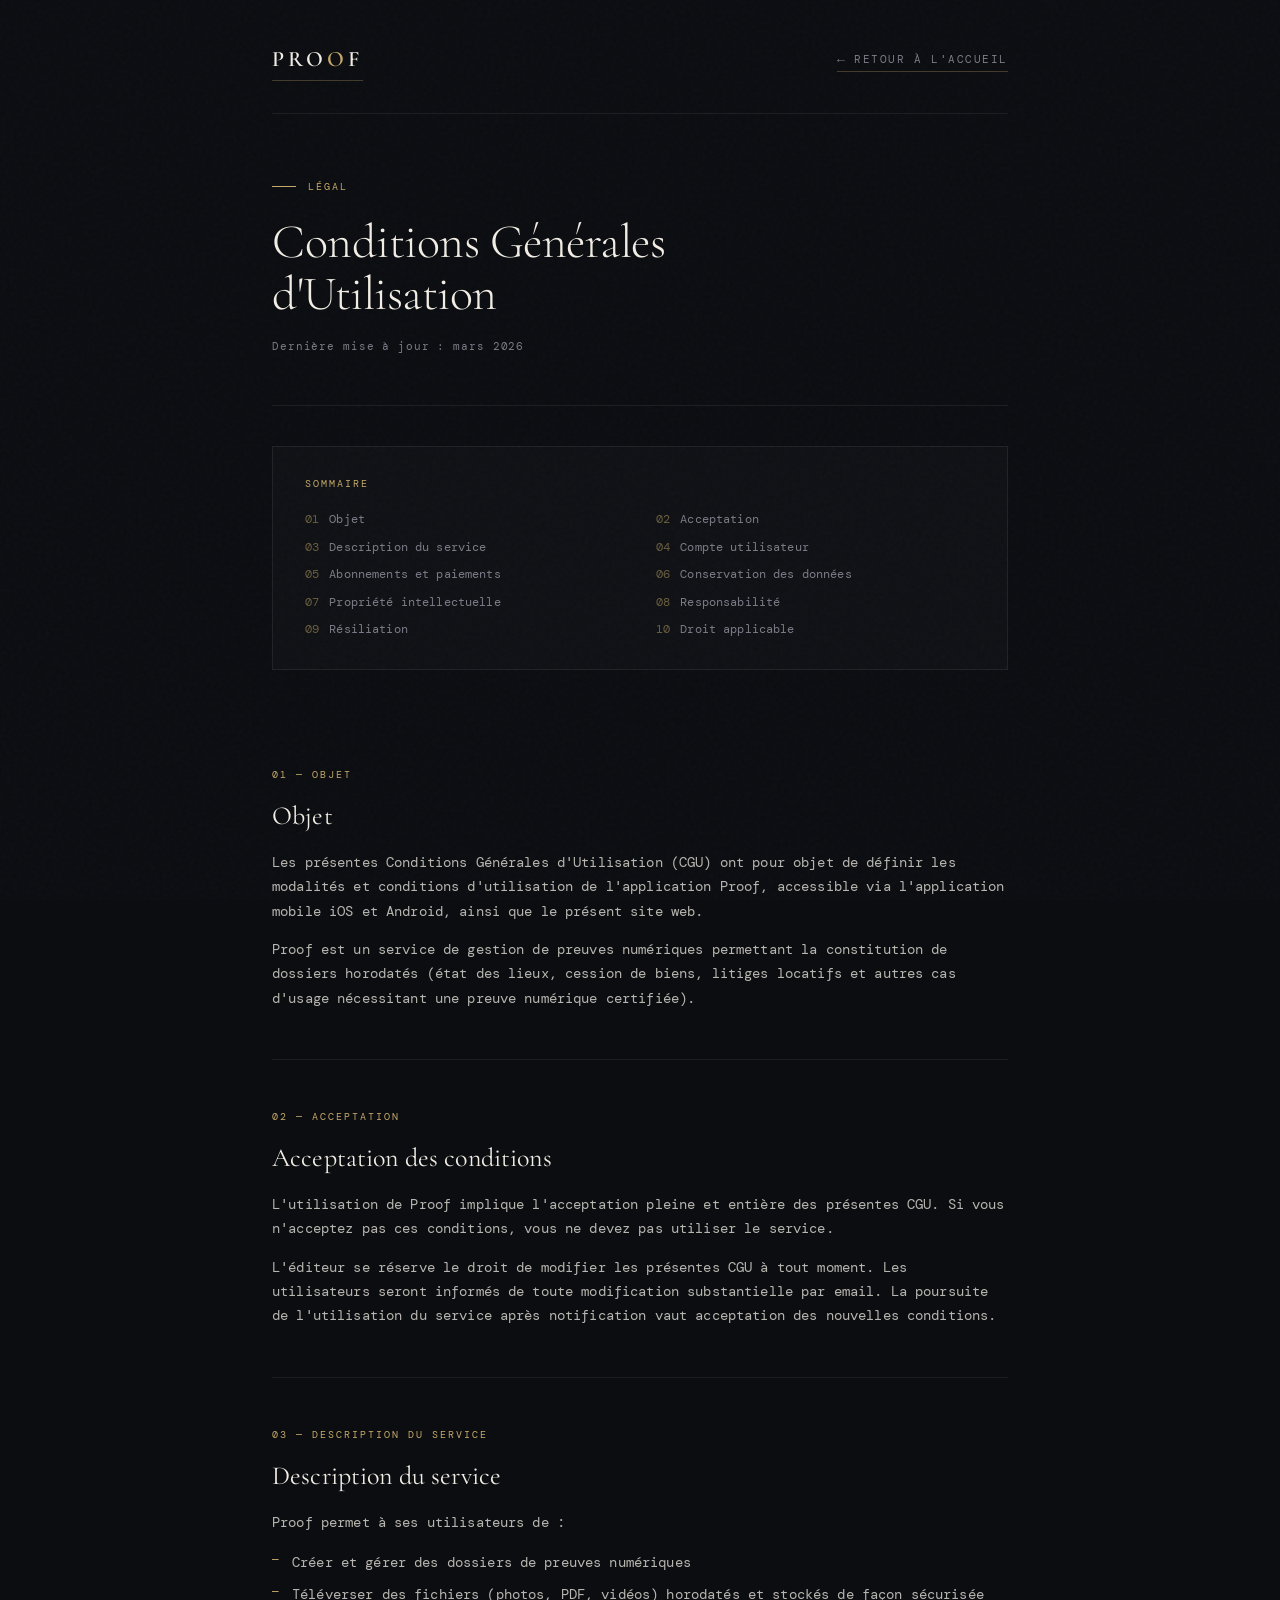
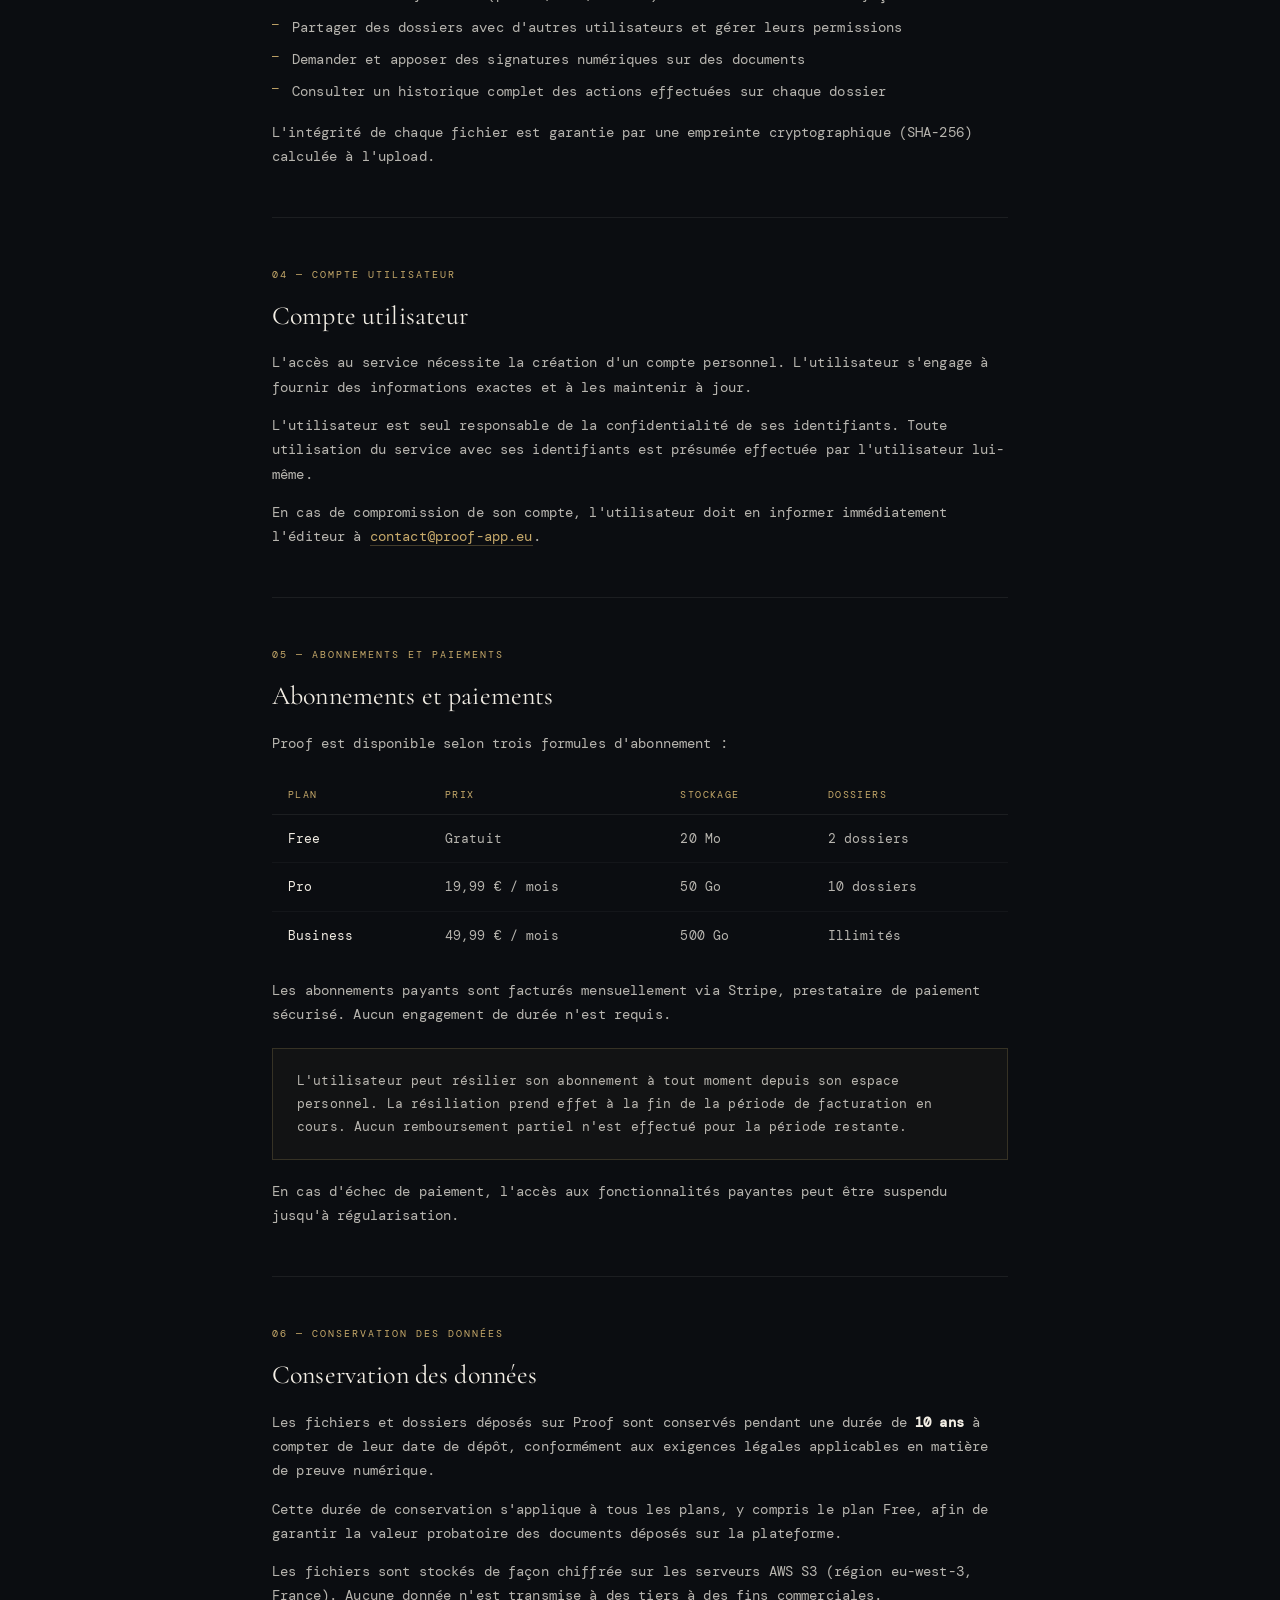
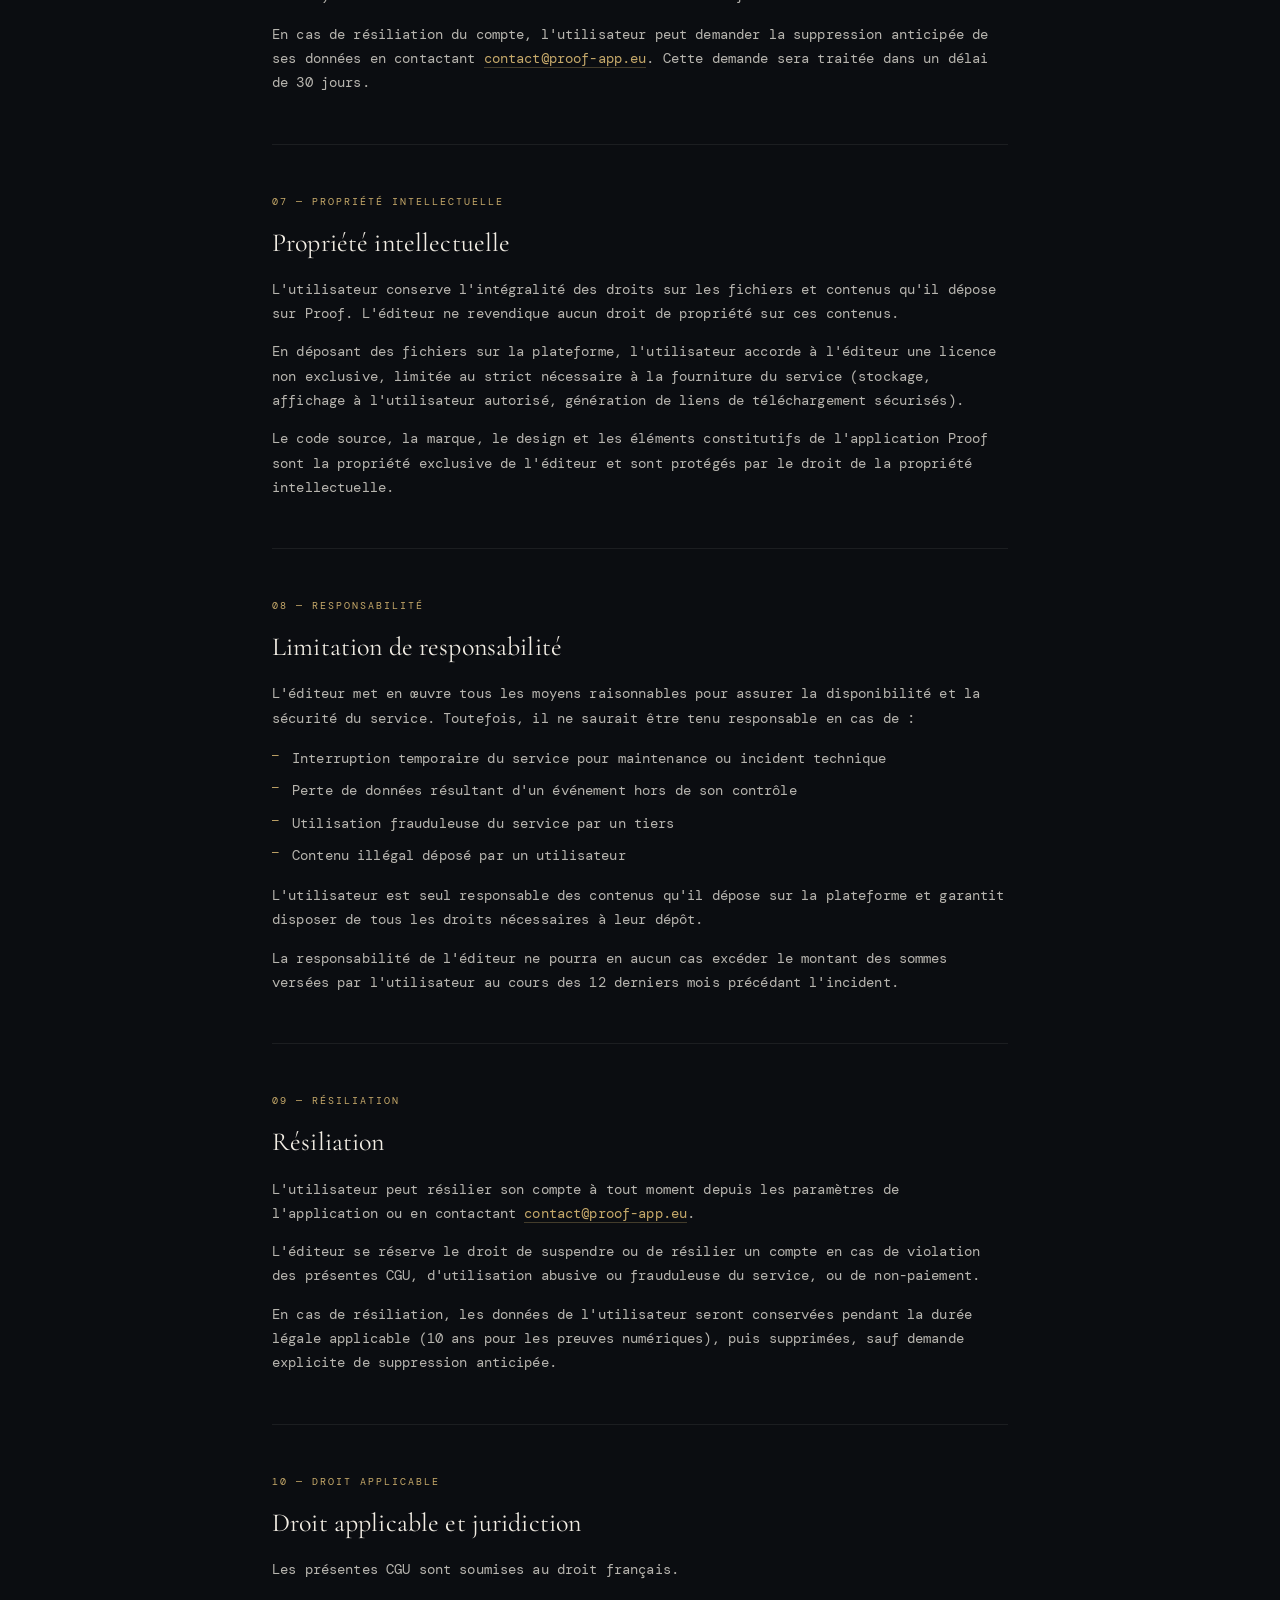
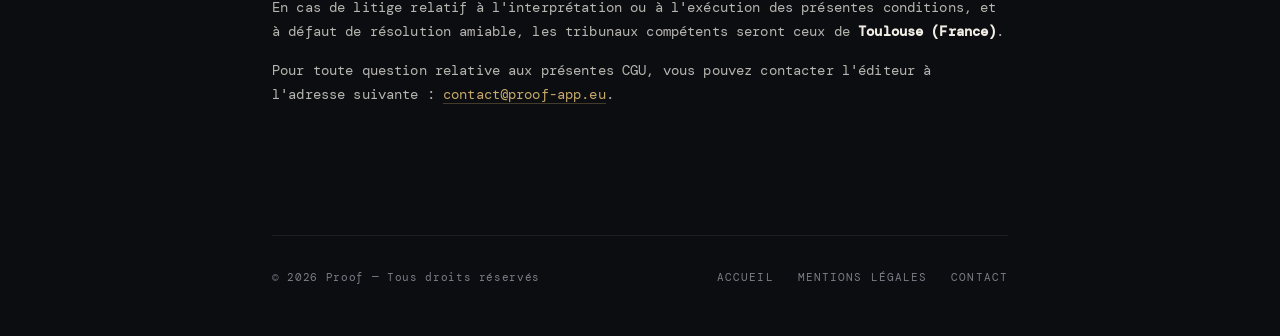
==== cgu.html @ 9d3c8c52 "feat: landing page, mentions légales, CGU" ====
<!DOCTYPE html>
<html lang="fr">
<head>
  <meta charset="UTF-8" />
  <meta name="viewport" content="width=device-width, initial-scale=1.0" />
  <title>Conditions Générales d'Utilisation — Proof</title>
  <link rel="preconnect" href="https://fonts.googleapis.com" />
  <link rel="preconnect" href="https://fonts.gstatic.com" crossorigin />
  <link href="https://fonts.googleapis.com/css2?family=Cormorant+Garamond:ital,wght@0,300;0,400;0,600;1,300;1,400&family=DM+Mono:wght@300;400&display=swap" rel="stylesheet" />
  <style>
    *, *::before, *::after { box-sizing: border-box; margin: 0; padding: 0; }

    :root {
      --ink:    #0B0D11;
      --slate:  #111318;
      --border: rgba(255,255,255,0.07);
      --gold:   #C6A96A;
      --gold2:  #E8D5A3;
      --cream:  #F2EDE4;
      --muted:  #7A7D87;
      --serif:  'Cormorant Garamond', Georgia, serif;
      --mono:   'DM Mono', 'Courier New', monospace;
    }

    html { scroll-behavior: smooth; }

    body {
      background: var(--ink);
      color: var(--cream);
      font-family: var(--mono);
      font-size: 14px;
      line-height: 1.8;
      letter-spacing: 0.01em;
      overflow-x: hidden;
    }

    body::before {
      content: '';
      position: fixed; inset: 0; z-index: 0;
      background-image: url("data:image/svg+xml,%3Csvg viewBox='0 0 256 256' xmlns='http://www.w3.org/2000/svg'%3E%3Cfilter id='noise'%3E%3CfeTurbulence type='fractalNoise' baseFrequency='0.9' numOctaves='4' stitchTiles='stitch'/%3E%3C/filter%3E%3Crect width='100%25' height='100%25' filter='url(%23noise)' opacity='1'/%3E%3C/svg%3E");
      opacity: 0.025;
      pointer-events: none;
    }

    .wrap { position: relative; z-index: 1; max-width: 800px; margin: 0 auto; padding: 0 32px; }

    header {
      padding: 40px 0 32px;
      display: flex;
      align-items: center;
      justify-content: space-between;
      border-bottom: 1px solid var(--border);
    }

    .wordmark {
      font-family: var(--serif);
      font-size: 22px;
      font-weight: 600;
      letter-spacing: 0.18em;
      text-transform: uppercase;
      color: var(--cream);
      text-decoration: none;
    }

    .wordmark span { color: var(--gold); }

    .back-link {
      font-family: var(--mono);
      font-size: 11px;
      letter-spacing: 0.14em;
      text-transform: uppercase;
      color: var(--muted);
      text-decoration: none;
      display: flex;
      align-items: center;
      gap: 8px;
      transition: color 0.2s;
    }

    .back-link:hover { color: var(--gold); }
    .back-link::before { content: '←'; font-size: 13px; }

    .page-header { padding: 64px 0 48px; border-bottom: 1px solid var(--border); }

    .page-eyebrow {
      font-family: var(--mono);
      font-size: 10px;
      letter-spacing: 0.2em;
      text-transform: uppercase;
      color: var(--gold);
      margin-bottom: 20px;
      display: flex;
      align-items: center;
      gap: 12px;
    }

    .page-eyebrow::before { content: ''; display: block; width: 24px; height: 1px; background: var(--gold); }

    h1 {
      font-family: var(--serif);
      font-size: clamp(32px, 4.5vw, 48px);
      font-weight: 300;
      line-height: 1.1;
      letter-spacing: -0.01em;
      color: var(--cream);
    }

    .page-date { margin-top: 16px; font-size: 11px; color: var(--muted); letter-spacing: 0.08em; }

    .toc { margin: 40px 0; padding: 28px 32px; border: 1px solid var(--border); background: rgba(255,255,255,0.02); }
    .toc-title { font-size: 10px; letter-spacing: 0.2em; text-transform: uppercase; color: var(--gold); margin-bottom: 16px; }

    .toc-list { list-style: none; display: grid; grid-template-columns: 1fr 1fr; gap: 6px 32px; }

    .toc-list li a {
      font-size: 12px;
      color: var(--muted);
      text-decoration: none;
      border-bottom: none;
      transition: color 0.2s;
      display: flex;
      gap: 10px;
    }

    .toc-list li a:hover { color: var(--cream); }
    .toc-list li a .toc-num { color: rgba(198, 169, 106, 0.5); flex-shrink: 0; }

    .content { padding: 56px 0 80px; }

    .section {
      margin-bottom: 48px;
      padding-bottom: 48px;
      border-bottom: 1px solid var(--border);
      opacity: 0;
      transform: translateY(14px);
      animation: fadeUp 0.5s ease forwards;
    }

    .section:last-child { border-bottom: none; margin-bottom: 0; }
    .section:nth-child(1)  { animation-delay: 0.04s; }
    .section:nth-child(2)  { animation-delay: 0.08s; }
    .section:nth-child(3)  { animation-delay: 0.12s; }
    .section:nth-child(4)  { animation-delay: 0.16s; }
    .section:nth-child(5)  { animation-delay: 0.20s; }
    .section:nth-child(6)  { animation-delay: 0.24s; }
    .section:nth-child(7)  { animation-delay: 0.28s; }
    .section:nth-child(8)  { animation-delay: 0.32s; }
    .section:nth-child(9)  { animation-delay: 0.36s; }
    .section:nth-child(10) { animation-delay: 0.40s; }

    @keyframes fadeUp { to { opacity: 1; transform: translateY(0); } }

    .section-label { font-family: var(--mono); font-size: 10px; letter-spacing: 0.2em; text-transform: uppercase; color: var(--gold); margin-bottom: 16px; }

    h2 { font-family: var(--serif); font-size: 26px; font-weight: 400; color: var(--cream); margin-bottom: 20px; line-height: 1.2; }

    p { color: rgba(242, 237, 228, 0.75); margin-bottom: 14px; font-size: 13.5px; }
    p:last-child { margin-bottom: 0; }

    ul.legal-list { list-style: none; margin: 16px 0; display: flex; flex-direction: column; gap: 8px; }

    ul.legal-list li {
      font-size: 13.5px;
      color: rgba(242, 237, 228, 0.75);
      padding-left: 20px;
      position: relative;
    }

    ul.legal-list li::before { content: '—'; position: absolute; left: 0; color: var(--gold); font-size: 11px; }

    .plan-table { width: 100%; border-collapse: collapse; margin: 20px 0; font-size: 13px; }

    .plan-table th {
      text-align: left;
      font-size: 10px;
      letter-spacing: 0.14em;
      text-transform: uppercase;
      color: var(--gold);
      padding: 10px 16px;
      border-bottom: 1px solid var(--border);
      font-weight: 400;
    }

    .plan-table td { padding: 12px 16px; color: rgba(242, 237, 228, 0.75); border-bottom: 1px solid rgba(255,255,255,0.04); vertical-align: top; }
    .plan-table tr:last-child td { border-bottom: none; }
    .plan-name-cell { color: var(--cream) !important; font-weight: 400; }

    .highlight-box { border: 1px solid rgba(198, 169, 106, 0.2); background: rgba(198, 169, 106, 0.04); padding: 20px 24px; margin: 20px 0; }
    .highlight-box p { margin-bottom: 0; font-size: 13px; }

    a { color: var(--gold); text-decoration: none; border-bottom: 1px solid rgba(198, 169, 106, 0.3); transition: border-color 0.2s; }
    a:hover { border-color: var(--gold); }

    footer {
      border-top: 1px solid var(--border);
      padding: 32px 0 48px;
      display: flex;
      align-items: center;
      justify-content: space-between;
      gap: 16px;
      flex-wrap: wrap;
    }

    .footer-copy { font-size: 11px; color: var(--muted); letter-spacing: 0.06em; }
    .footer-links { display: flex; gap: 24px; }

    .footer-links a {
      font-size: 11px;
      letter-spacing: 0.1em;
      text-transform: uppercase;
      color: var(--muted);
      border-bottom: none;
      transition: color 0.2s;
    }

    .footer-links a:hover { color: var(--gold); }

    @media (max-width: 600px) {
      .wrap { padding: 0 20px; }
      .toc-list { grid-template-columns: 1fr; }
      .plan-table th, .plan-table td { padding: 10px; }
      footer { flex-direction: column; align-items: flex-start; gap: 20px; }
    }
  </style>
</head>
<body>
  <div class="wrap">

    <header>
      <a href="/" class="wordmark">Pro<span>o</span>f</a>
      <a href="/" class="back-link">Retour à l'accueil</a>
    </header>

    <div class="page-header">
      <div class="page-eyebrow">Légal</div>
      <h1>Conditions Générales<br />d'Utilisation</h1>
      <p class="page-date">Dernière mise à jour : mars 2026</p>
    </div>

    <div class="toc">
      <div class="toc-title">Sommaire</div>
      <ul class="toc-list">
        <li><a href="#objet"><span class="toc-num">01</span> Objet</a></li>
        <li><a href="#acceptation"><span class="toc-num">02</span> Acceptation</a></li>
        <li><a href="#service"><span class="toc-num">03</span> Description du service</a></li>
        <li><a href="#compte"><span class="toc-num">04</span> Compte utilisateur</a></li>
        <li><a href="#abonnements"><span class="toc-num">05</span> Abonnements et paiements</a></li>
        <li><a href="#conservation"><span class="toc-num">06</span> Conservation des données</a></li>
        <li><a href="#propriete"><span class="toc-num">07</span> Propriété intellectuelle</a></li>
        <li><a href="#responsabilite"><span class="toc-num">08</span> Responsabilité</a></li>
        <li><a href="#resiliation"><span class="toc-num">09</span> Résiliation</a></li>
        <li><a href="#droit"><span class="toc-num">10</span> Droit applicable</a></li>
      </ul>
    </div>

    <div class="content">

      <div class="section" id="objet">
        <div class="section-label">01 — Objet</div>
        <h2>Objet</h2>
        <p>Les présentes Conditions Générales d'Utilisation (CGU) ont pour objet de définir les modalités et conditions d'utilisation de l'application Proof, accessible via l'application mobile iOS et Android, ainsi que le présent site web.</p>
        <p>Proof est un service de gestion de preuves numériques permettant la constitution de dossiers horodatés (état des lieux, cession de biens, litiges locatifs et autres cas d'usage nécessitant une preuve numérique certifiée).</p>
      </div>

      <div class="section" id="acceptation">
        <div class="section-label">02 — Acceptation</div>
        <h2>Acceptation des conditions</h2>
        <p>L'utilisation de Proof implique l'acceptation pleine et entière des présentes CGU. Si vous n'acceptez pas ces conditions, vous ne devez pas utiliser le service.</p>
        <p>L'éditeur se réserve le droit de modifier les présentes CGU à tout moment. Les utilisateurs seront informés de toute modification substantielle par email. La poursuite de l'utilisation du service après notification vaut acceptation des nouvelles conditions.</p>
      </div>

      <div class="section" id="service">
        <div class="section-label">03 — Description du service</div>
        <h2>Description du service</h2>
        <p>Proof permet à ses utilisateurs de :</p>
        <ul class="legal-list">
          <li>Créer et gérer des dossiers de preuves numériques</li>
          <li>Téléverser des fichiers (photos, PDF, vidéos) horodatés et stockés de façon sécurisée</li>
          <li>Partager des dossiers avec d'autres utilisateurs et gérer leurs permissions</li>
          <li>Demander et apposer des signatures numériques sur des documents</li>
          <li>Consulter un historique complet des actions effectuées sur chaque dossier</li>
        </ul>
        <p>L'intégrité de chaque fichier est garantie par une empreinte cryptographique (SHA-256) calculée à l'upload.</p>
      </div>

      <div class="section" id="compte">
        <div class="section-label">04 — Compte utilisateur</div>
        <h2>Compte utilisateur</h2>
        <p>L'accès au service nécessite la création d'un compte personnel. L'utilisateur s'engage à fournir des informations exactes et à les maintenir à jour.</p>
        <p>L'utilisateur est seul responsable de la confidentialité de ses identifiants. Toute utilisation du service avec ses identifiants est présumée effectuée par l'utilisateur lui-même.</p>
        <p>En cas de compromission de son compte, l'utilisateur doit en informer immédiatement l'éditeur à <a href="mailto:contact@proof-app.eu">contact@proof-app.eu</a>.</p>
      </div>

      <div class="section" id="abonnements">
        <div class="section-label">05 — Abonnements et paiements</div>
        <h2>Abonnements et paiements</h2>
        <p>Proof est disponible selon trois formules d'abonnement :</p>
        <table class="plan-table">
          <thead>
            <tr>
              <th>Plan</th>
              <th>Prix</th>
              <th>Stockage</th>
              <th>Dossiers</th>
            </tr>
          </thead>
          <tbody>
            <tr>
              <td class="plan-name-cell">Free</td>
              <td>Gratuit</td>
              <td>20 Mo</td>
              <td>2 dossiers</td>
            </tr>
            <tr>
              <td class="plan-name-cell">Pro</td>
              <td>19,99 € / mois</td>
              <td>50 Go</td>
              <td>10 dossiers</td>
            </tr>
            <tr>
              <td class="plan-name-cell">Business</td>
              <td>49,99 € / mois</td>
              <td>500 Go</td>
              <td>Illimités</td>
            </tr>
          </tbody>
        </table>
        <p>Les abonnements payants sont facturés mensuellement via Stripe, prestataire de paiement sécurisé. Aucun engagement de durée n'est requis.</p>
        <div class="highlight-box">
          <p>L'utilisateur peut résilier son abonnement à tout moment depuis son espace personnel. La résiliation prend effet à la fin de la période de facturation en cours. Aucun remboursement partiel n'est effectué pour la période restante.</p>
        </div>
        <p>En cas d'échec de paiement, l'accès aux fonctionnalités payantes peut être suspendu jusqu'à régularisation.</p>
      </div>

      <div class="section" id="conservation">
        <div class="section-label">06 — Conservation des données</div>
        <h2>Conservation des données</h2>
        <p>Les fichiers et dossiers déposés sur Proof sont conservés pendant une durée de <strong style="color: var(--cream);">10 ans</strong> à compter de leur date de dépôt, conformément aux exigences légales applicables en matière de preuve numérique.</p>
        <p>Cette durée de conservation s'applique à tous les plans, y compris le plan Free, afin de garantir la valeur probatoire des documents déposés sur la plateforme.</p>
        <p>Les fichiers sont stockés de façon chiffrée sur les serveurs AWS S3 (région eu-west-3, France). Aucune donnée n'est transmise à des tiers à des fins commerciales.</p>
        <p>En cas de résiliation du compte, l'utilisateur peut demander la suppression anticipée de ses données en contactant <a href="mailto:contact@proof-app.eu">contact@proof-app.eu</a>. Cette demande sera traitée dans un délai de 30 jours.</p>
      </div>

      <div class="section" id="propriete">
        <div class="section-label">07 — Propriété intellectuelle</div>
        <h2>Propriété intellectuelle</h2>
        <p>L'utilisateur conserve l'intégralité des droits sur les fichiers et contenus qu'il dépose sur Proof. L'éditeur ne revendique aucun droit de propriété sur ces contenus.</p>
        <p>En déposant des fichiers sur la plateforme, l'utilisateur accorde à l'éditeur une licence non exclusive, limitée au strict nécessaire à la fourniture du service (stockage, affichage à l'utilisateur autorisé, génération de liens de téléchargement sécurisés).</p>
        <p>Le code source, la marque, le design et les éléments constitutifs de l'application Proof sont la propriété exclusive de l'éditeur et sont protégés par le droit de la propriété intellectuelle.</p>
      </div>

      <div class="section" id="responsabilite">
        <div class="section-label">08 — Responsabilité</div>
        <h2>Limitation de responsabilité</h2>
        <p>L'éditeur met en œuvre tous les moyens raisonnables pour assurer la disponibilité et la sécurité du service. Toutefois, il ne saurait être tenu responsable en cas de :</p>
        <ul class="legal-list">
          <li>Interruption temporaire du service pour maintenance ou incident technique</li>
          <li>Perte de données résultant d'un événement hors de son contrôle</li>
          <li>Utilisation frauduleuse du service par un tiers</li>
          <li>Contenu illégal déposé par un utilisateur</li>
        </ul>
        <p>L'utilisateur est seul responsable des contenus qu'il dépose sur la plateforme et garantit disposer de tous les droits nécessaires à leur dépôt.</p>
        <p>La responsabilité de l'éditeur ne pourra en aucun cas excéder le montant des sommes versées par l'utilisateur au cours des 12 derniers mois précédant l'incident.</p>
      </div>

      <div class="section" id="resiliation">
        <div class="section-label">09 — Résiliation</div>
        <h2>Résiliation</h2>
        <p>L'utilisateur peut résilier son compte à tout moment depuis les paramètres de l'application ou en contactant <a href="mailto:contact@proof-app.eu">contact@proof-app.eu</a>.</p>
        <p>L'éditeur se réserve le droit de suspendre ou de résilier un compte en cas de violation des présentes CGU, d'utilisation abusive ou frauduleuse du service, ou de non-paiement.</p>
        <p>En cas de résiliation, les données de l'utilisateur seront conservées pendant la durée légale applicable (10 ans pour les preuves numériques), puis supprimées, sauf demande explicite de suppression anticipée.</p>
      </div>

      <div class="section" id="droit">
        <div class="section-label">10 — Droit applicable</div>
        <h2>Droit applicable et juridiction</h2>
        <p>Les présentes CGU sont soumises au droit français.</p>
        <p>En cas de litige relatif à l'interprétation ou à l'exécution des présentes conditions, et à défaut de résolution amiable, les tribunaux compétents seront ceux de <strong style="color: var(--cream);">Toulouse (France)</strong>.</p>
        <p>Pour toute question relative aux présentes CGU, vous pouvez contacter l'éditeur à l'adresse suivante : <a href="mailto:contact@proof-app.eu">contact@proof-app.eu</a>.</p>
      </div>

    </div>

    <footer>
      <span class="footer-copy">© <script>document.write(new Date().getFullYear())</script> Proof — Tous droits réservés</span>
      <div class="footer-links">
        <a href="/">Accueil</a>
        <a href="mentions-legales.html">Mentions légales</a>
        <a href="mailto:contact@proof-app.eu">Contact</a>
      </div>
    </footer>

  </div>
</body>
</html>
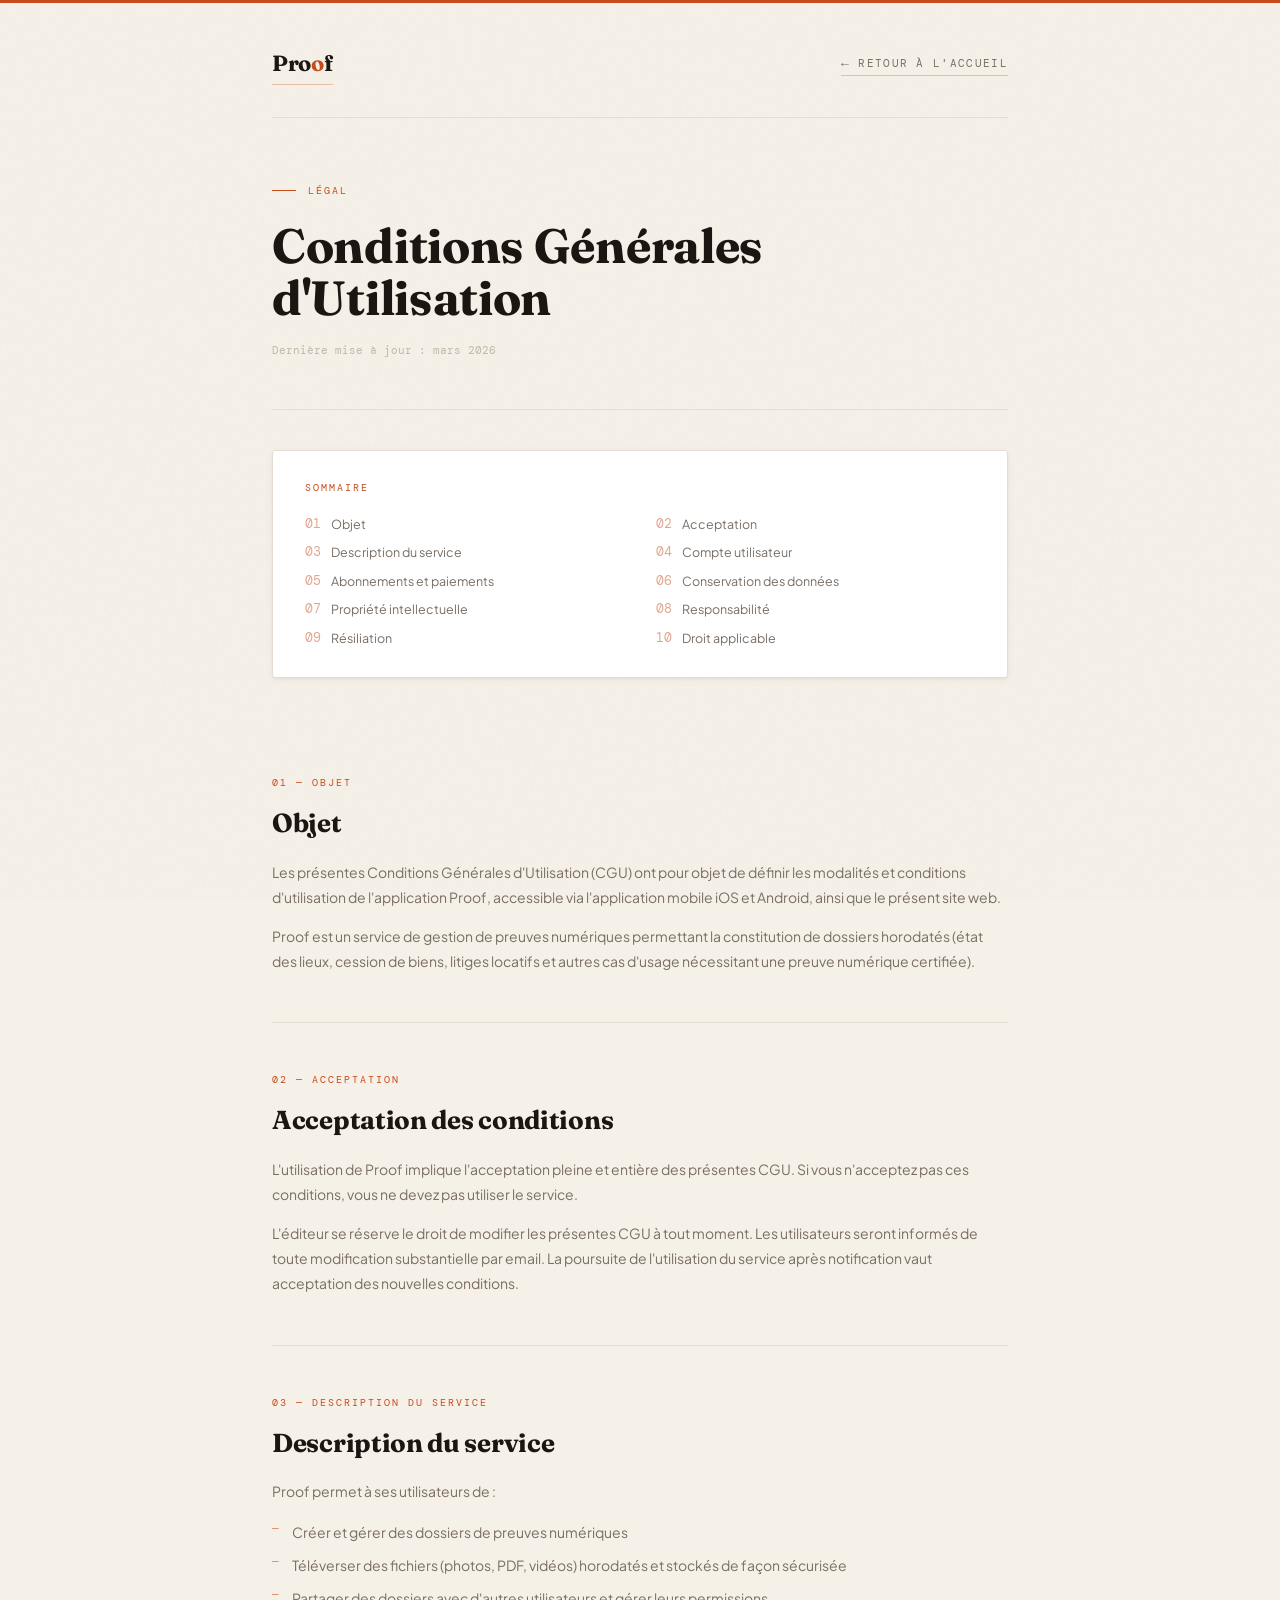
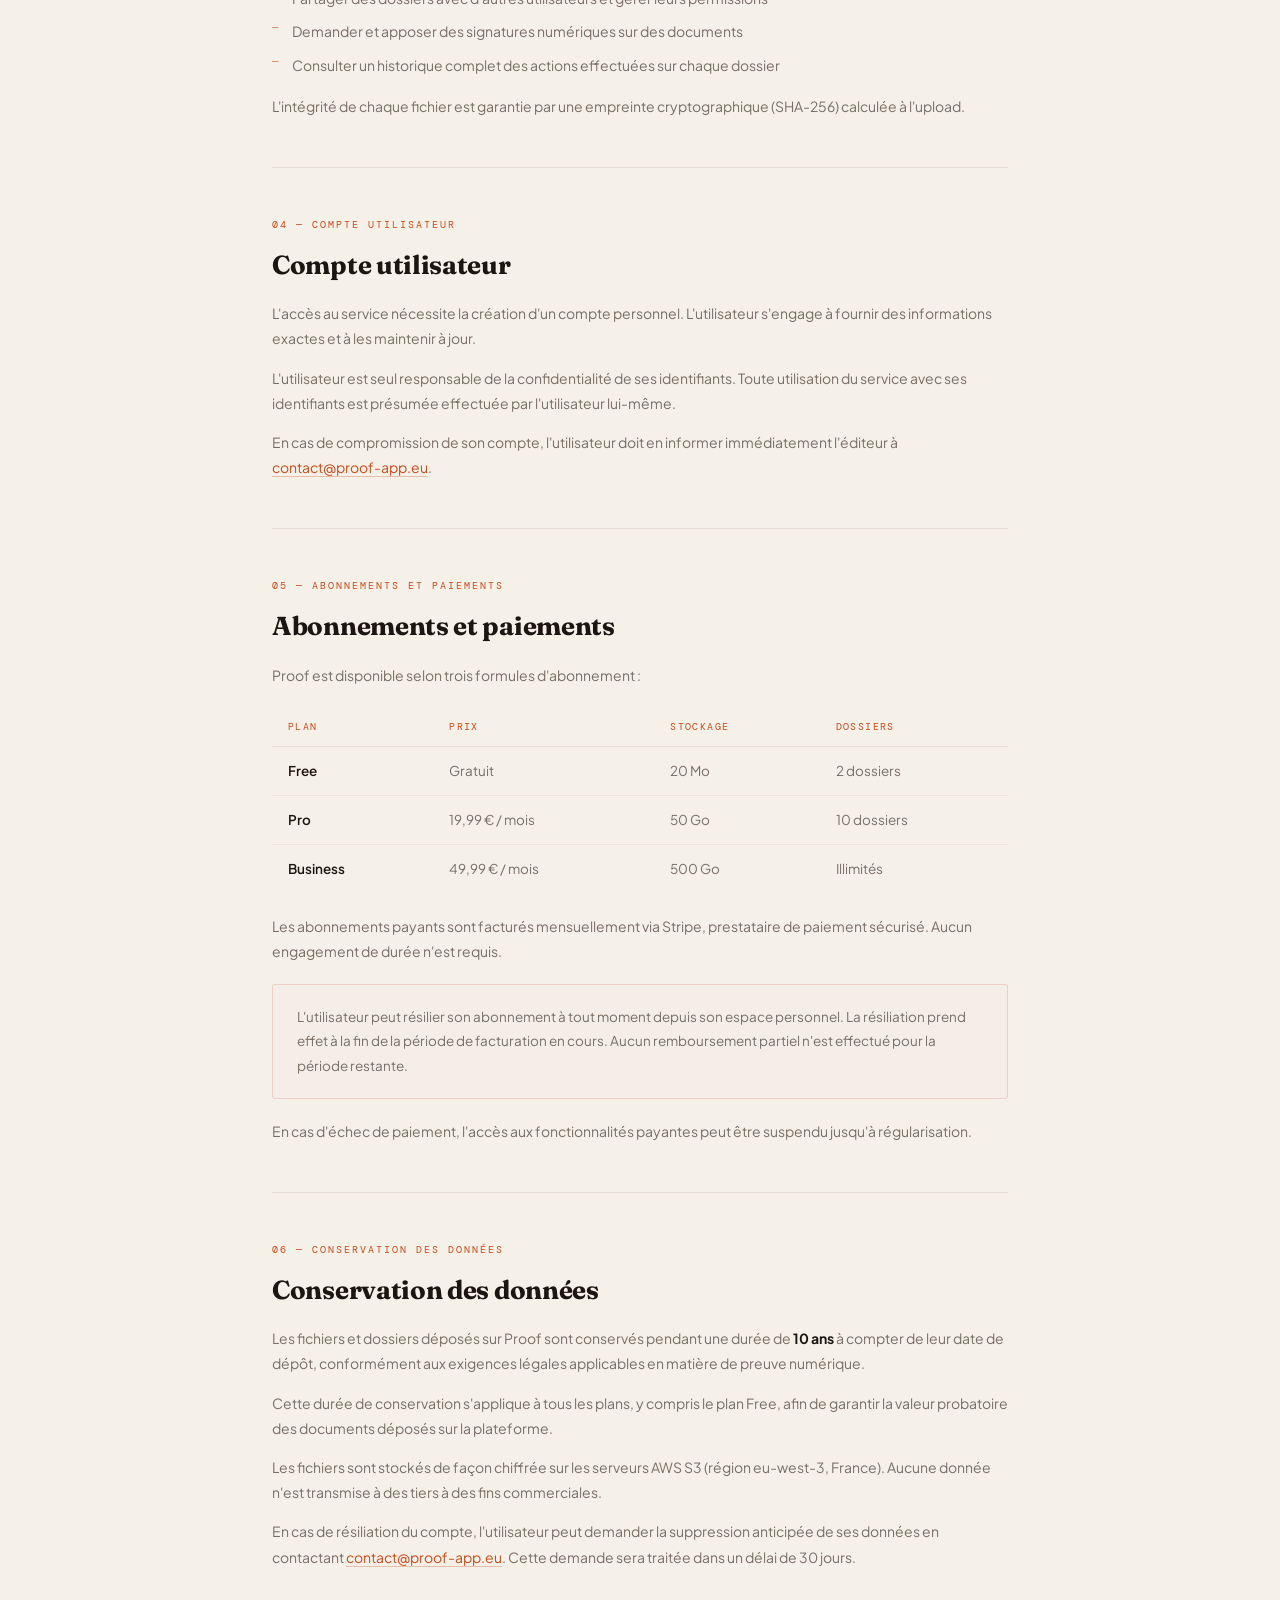
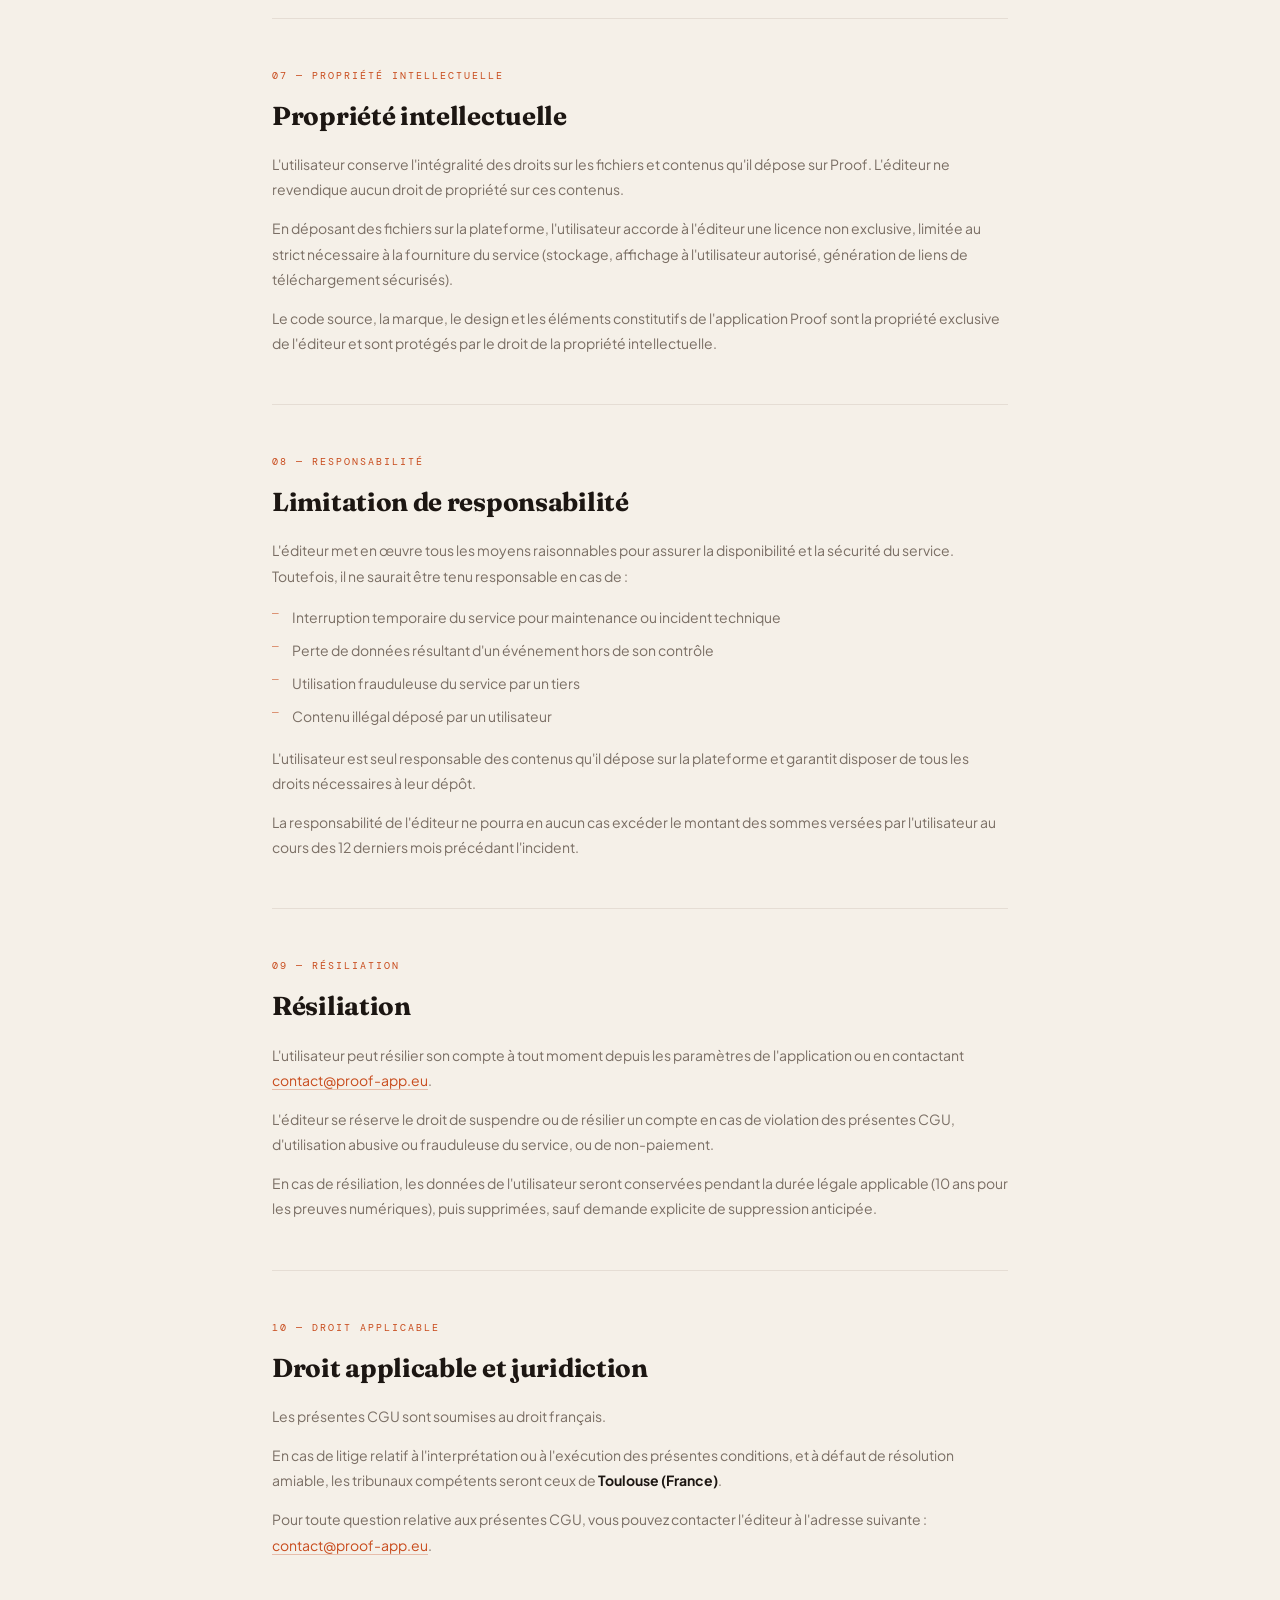
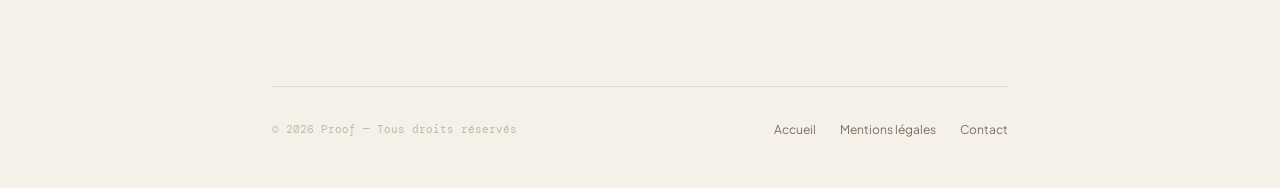
==== commit c35b48d7: "feat: apply parchment theme to all legal pages Align cgu.html, mentions-legales.html and privacy-pol" ====
--- a/cgu.html
+++ b/cgu.html
@@ -6,31 +6,34 @@
   <title>Conditions Générales d'Utilisation — Proof</title>
   <link rel="preconnect" href="https://fonts.googleapis.com" />
   <link rel="preconnect" href="https://fonts.gstatic.com" crossorigin />
-  <link href="https://fonts.googleapis.com/css2?family=Cormorant+Garamond:ital,wght@0,300;0,400;0,600;1,300;1,400&family=DM+Mono:wght@300;400&display=swap" rel="stylesheet" />
+  <link href="https://fonts.googleapis.com/css2?family=Fraunces:ital,opsz,wght@0,9..144,300;0,9..144,700;1,9..144,300;1,9..144,400&family=Plus+Jakarta+Sans:wght@400;500;600&family=DM+Mono:wght@300;400&display=swap" rel="stylesheet" />
   <style>
     *, *::before, *::after { box-sizing: border-box; margin: 0; padding: 0; }
 
     :root {
-      --ink:    #0B0D11;
-      --slate:  #111318;
-      --border: rgba(255,255,255,0.07);
-      --gold:   #C6A96A;
-      --gold2:  #E8D5A3;
-      --cream:  #F2EDE4;
-      --muted:  #7A7D87;
-      --serif:  'Cormorant Garamond', Georgia, serif;
-      --mono:   'DM Mono', 'Courier New', monospace;
+      --paper:       #F5F0E8;
+      --paper-dark:  #EDE5D8;
+      --white:       #FFFFFF;
+      --ink:         #1C1612;
+      --ink-light:   #7A6E64;
+      --ink-faint:   #BDBAA8;
+      --terra:       #C84B1C;
+      --terra-light: #F5EDE8;
+      --border:      #E5DDD4;
+      --shadow-sm:   0 1px 3px rgba(28,22,18,0.06), 0 2px 8px rgba(28,22,18,0.04);
+      --serif:       'Fraunces', Georgia, serif;
+      --sans:        'Plus Jakarta Sans', system-ui, sans-serif;
+      --mono:        'DM Mono', 'Courier New', monospace;
     }
 
     html { scroll-behavior: smooth; }
 
     body {
-      background: var(--ink);
-      color: var(--cream);
-      font-family: var(--mono);
-      font-size: 14px;
+      background: var(--paper);
+      color: var(--ink);
+      font-family: var(--sans);
+      font-size: 15px;
       line-height: 1.8;
-      letter-spacing: 0.01em;
       overflow-x: hidden;
     }
 
@@ -42,10 +45,19 @@
       pointer-events: none;
     }
 
+    body::after {
+      content: '';
+      position: fixed;
+      top: 0; left: 0; right: 0;
+      height: 3px;
+      background: var(--terra);
+      z-index: 100;
+    }
+
     .wrap { position: relative; z-index: 1; max-width: 800px; margin: 0 auto; padding: 0 32px; }
 
     header {
-      padding: 40px 0 32px;
+      padding: 44px 0 32px;
       display: flex;
       align-items: center;
       justify-content: space-between;
@@ -55,21 +67,20 @@
     .wordmark {
       font-family: var(--serif);
       font-size: 22px;
-      font-weight: 600;
-      letter-spacing: 0.18em;
-      text-transform: uppercase;
-      color: var(--cream);
+      font-weight: 700;
+      letter-spacing: -0.3px;
+      color: var(--ink);
       text-decoration: none;
     }
 
-    .wordmark span { color: var(--gold); }
+    .wordmark span { color: var(--terra); }
 
     .back-link {
       font-family: var(--mono);
       font-size: 11px;
-      letter-spacing: 0.14em;
+      letter-spacing: 0.12em;
       text-transform: uppercase;
-      color: var(--muted);
+      color: var(--ink-light);
       text-decoration: none;
       display: flex;
       align-items: center;
@@ -77,7 +88,7 @@
       transition: color 0.2s;
     }
 
-    .back-link:hover { color: var(--gold); }
+    .back-link:hover { color: var(--terra); }
     .back-link::before { content: '←'; font-size: 13px; }
 
     .page-header { padding: 64px 0 48px; border-bottom: 1px solid var(--border); }
@@ -87,34 +98,34 @@
       font-size: 10px;
       letter-spacing: 0.2em;
       text-transform: uppercase;
-      color: var(--gold);
+      color: var(--terra);
       margin-bottom: 20px;
       display: flex;
       align-items: center;
       gap: 12px;
     }
 
-    .page-eyebrow::before { content: ''; display: block; width: 24px; height: 1px; background: var(--gold); }
+    .page-eyebrow::before { content: ''; display: block; width: 24px; height: 1px; background: var(--terra); }
 
     h1 {
       font-family: var(--serif);
       font-size: clamp(32px, 4.5vw, 48px);
-      font-weight: 300;
+      font-weight: 700;
       line-height: 1.1;
-      letter-spacing: -0.01em;
-      color: var(--cream);
-    }
-
-    .page-date { margin-top: 16px; font-size: 11px; color: var(--muted); letter-spacing: 0.08em; }
-
-    .toc { margin: 40px 0; padding: 28px 32px; border: 1px solid var(--border); background: rgba(255,255,255,0.02); }
-    .toc-title { font-size: 10px; letter-spacing: 0.2em; text-transform: uppercase; color: var(--gold); margin-bottom: 16px; }
+      letter-spacing: -0.3px;
+      color: var(--ink);
+    }
+
+    .page-date { margin-top: 16px; font-size: 11px; color: var(--ink-faint); font-family: var(--mono); }
+
+    .toc { margin: 40px 0; padding: 28px 32px; border: 1px solid var(--border); background: var(--white); box-shadow: var(--shadow-sm); border-radius: 3px; }
+    .toc-title { font-size: 10px; letter-spacing: 0.2em; text-transform: uppercase; color: var(--terra); margin-bottom: 16px; font-family: var(--mono); }
 
     .toc-list { list-style: none; display: grid; grid-template-columns: 1fr 1fr; gap: 6px 32px; }
 
     .toc-list li a {
-      font-size: 12px;
-      color: var(--muted);
+      font-size: 12.5px;
+      color: var(--ink-light);
       text-decoration: none;
       border-bottom: none;
       transition: color 0.2s;
@@ -122,8 +133,8 @@
       gap: 10px;
     }
 
-    .toc-list li a:hover { color: var(--cream); }
-    .toc-list li a .toc-num { color: rgba(198, 169, 106, 0.5); flex-shrink: 0; }
+    .toc-list li a:hover { color: var(--ink); }
+    .toc-list li a .toc-num { color: rgba(200, 75, 28, 0.5); flex-shrink: 0; font-family: var(--mono); }
 
     .content { padding: 56px 0 80px; }
 
@@ -150,46 +161,47 @@
 
     @keyframes fadeUp { to { opacity: 1; transform: translateY(0); } }
 
-    .section-label { font-family: var(--mono); font-size: 10px; letter-spacing: 0.2em; text-transform: uppercase; color: var(--gold); margin-bottom: 16px; }
-
-    h2 { font-family: var(--serif); font-size: 26px; font-weight: 400; color: var(--cream); margin-bottom: 20px; line-height: 1.2; }
-
-    p { color: rgba(242, 237, 228, 0.75); margin-bottom: 14px; font-size: 13.5px; }
+    .section-label { font-family: var(--mono); font-size: 10px; letter-spacing: 0.2em; text-transform: uppercase; color: var(--terra); margin-bottom: 16px; }
+
+    h2 { font-family: var(--serif); font-size: 26px; font-weight: 700; letter-spacing: -0.3px; color: var(--ink); margin-bottom: 20px; line-height: 1.2; }
+
+    p { color: var(--ink-light); margin-bottom: 14px; font-size: 14px; }
     p:last-child { margin-bottom: 0; }
 
     ul.legal-list { list-style: none; margin: 16px 0; display: flex; flex-direction: column; gap: 8px; }
 
     ul.legal-list li {
-      font-size: 13.5px;
-      color: rgba(242, 237, 228, 0.75);
+      font-size: 14px;
+      color: var(--ink-light);
       padding-left: 20px;
       position: relative;
     }
 
-    ul.legal-list li::before { content: '—'; position: absolute; left: 0; color: var(--gold); font-size: 11px; }
-
-    .plan-table { width: 100%; border-collapse: collapse; margin: 20px 0; font-size: 13px; }
+    ul.legal-list li::before { content: '—'; position: absolute; left: 0; color: var(--terra); opacity: 0.6; font-size: 11px; font-family: var(--mono); }
+
+    .plan-table { width: 100%; border-collapse: collapse; margin: 20px 0; font-size: 13.5px; }
 
     .plan-table th {
       text-align: left;
+      font-family: var(--mono);
       font-size: 10px;
       letter-spacing: 0.14em;
       text-transform: uppercase;
-      color: var(--gold);
+      color: var(--terra);
       padding: 10px 16px;
       border-bottom: 1px solid var(--border);
       font-weight: 400;
     }
 
-    .plan-table td { padding: 12px 16px; color: rgba(242, 237, 228, 0.75); border-bottom: 1px solid rgba(255,255,255,0.04); vertical-align: top; }
+    .plan-table td { padding: 12px 16px; color: var(--ink-light); border-bottom: 1px solid var(--paper-dark); vertical-align: top; }
     .plan-table tr:last-child td { border-bottom: none; }
-    .plan-name-cell { color: var(--cream) !important; font-weight: 400; }
-
-    .highlight-box { border: 1px solid rgba(198, 169, 106, 0.2); background: rgba(198, 169, 106, 0.04); padding: 20px 24px; margin: 20px 0; }
-    .highlight-box p { margin-bottom: 0; font-size: 13px; }
-
-    a { color: var(--gold); text-decoration: none; border-bottom: 1px solid rgba(198, 169, 106, 0.3); transition: border-color 0.2s; }
-    a:hover { border-color: var(--gold); }
+    .plan-name-cell { color: var(--ink) !important; font-weight: 600; }
+
+    .highlight-box { border: 1px solid rgba(200, 75, 28, 0.18); background: var(--terra-light); padding: 20px 24px; margin: 20px 0; border-radius: 3px; }
+    .highlight-box p { margin-bottom: 0; font-size: 13.5px; }
+
+    a { color: var(--terra); text-decoration: none; border-bottom: 1px solid rgba(200, 75, 28, 0.3); transition: border-color 0.2s; }
+    a:hover { border-color: var(--terra); }
 
     footer {
       border-top: 1px solid var(--border);
@@ -201,19 +213,17 @@
       flex-wrap: wrap;
     }
 
-    .footer-copy { font-size: 11px; color: var(--muted); letter-spacing: 0.06em; }
+    .footer-copy { font-family: var(--mono); font-size: 11px; color: var(--ink-faint); }
     .footer-links { display: flex; gap: 24px; }
 
     .footer-links a {
-      font-size: 11px;
-      letter-spacing: 0.1em;
-      text-transform: uppercase;
-      color: var(--muted);
+      font-size: 12px;
+      color: var(--ink-light);
       border-bottom: none;
       transition: color 0.2s;
     }
 
-    .footer-links a:hover { color: var(--gold); }
+    .footer-links a:hover { color: var(--ink); }
 
     @media (max-width: 600px) {
       .wrap { padding: 0 20px; }
@@ -335,7 +345,7 @@
       <div class="section" id="conservation">
         <div class="section-label">06 — Conservation des données</div>
         <h2>Conservation des données</h2>
-        <p>Les fichiers et dossiers déposés sur Proof sont conservés pendant une durée de <strong style="color: var(--cream);">10 ans</strong> à compter de leur date de dépôt, conformément aux exigences légales applicables en matière de preuve numérique.</p>
+        <p>Les fichiers et dossiers déposés sur Proof sont conservés pendant une durée de <strong style="color: var(--ink);">10 ans</strong> à compter de leur date de dépôt, conformément aux exigences légales applicables en matière de preuve numérique.</p>
         <p>Cette durée de conservation s'applique à tous les plans, y compris le plan Free, afin de garantir la valeur probatoire des documents déposés sur la plateforme.</p>
         <p>Les fichiers sont stockés de façon chiffrée sur les serveurs AWS S3 (région eu-west-3, France). Aucune donnée n'est transmise à des tiers à des fins commerciales.</p>
         <p>En cas de résiliation du compte, l'utilisateur peut demander la suppression anticipée de ses données en contactant <a href="mailto:contact@proof-app.eu">contact@proof-app.eu</a>. Cette demande sera traitée dans un délai de 30 jours.</p>
@@ -375,7 +385,7 @@
         <div class="section-label">10 — Droit applicable</div>
         <h2>Droit applicable et juridiction</h2>
         <p>Les présentes CGU sont soumises au droit français.</p>
-        <p>En cas de litige relatif à l'interprétation ou à l'exécution des présentes conditions, et à défaut de résolution amiable, les tribunaux compétents seront ceux de <strong style="color: var(--cream);">Toulouse (France)</strong>.</p>
+        <p>En cas de litige relatif à l'interprétation ou à l'exécution des présentes conditions, et à défaut de résolution amiable, les tribunaux compétents seront ceux de <strong style="color: var(--ink);">Toulouse (France)</strong>.</p>
         <p>Pour toute question relative aux présentes CGU, vous pouvez contacter l'éditeur à l'adresse suivante : <a href="mailto:contact@proof-app.eu">contact@proof-app.eu</a>.</p>
       </div>
 
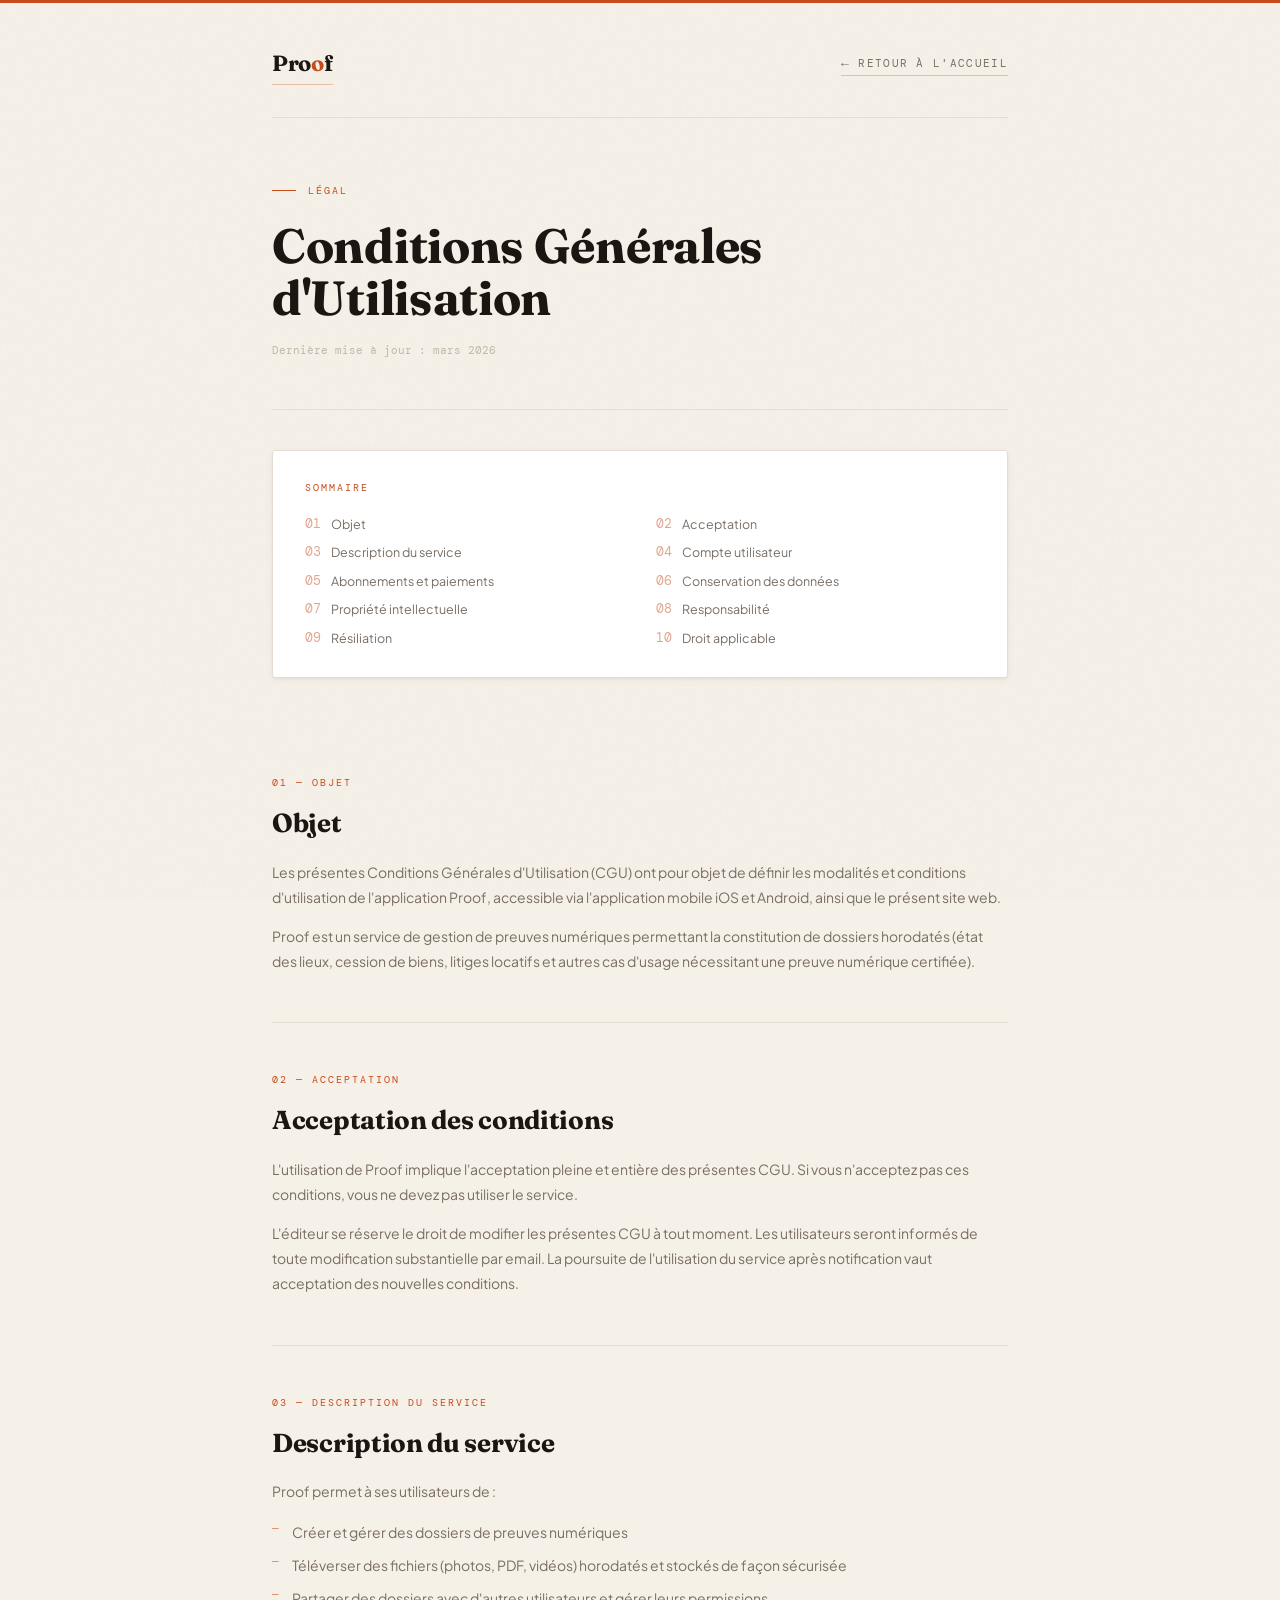
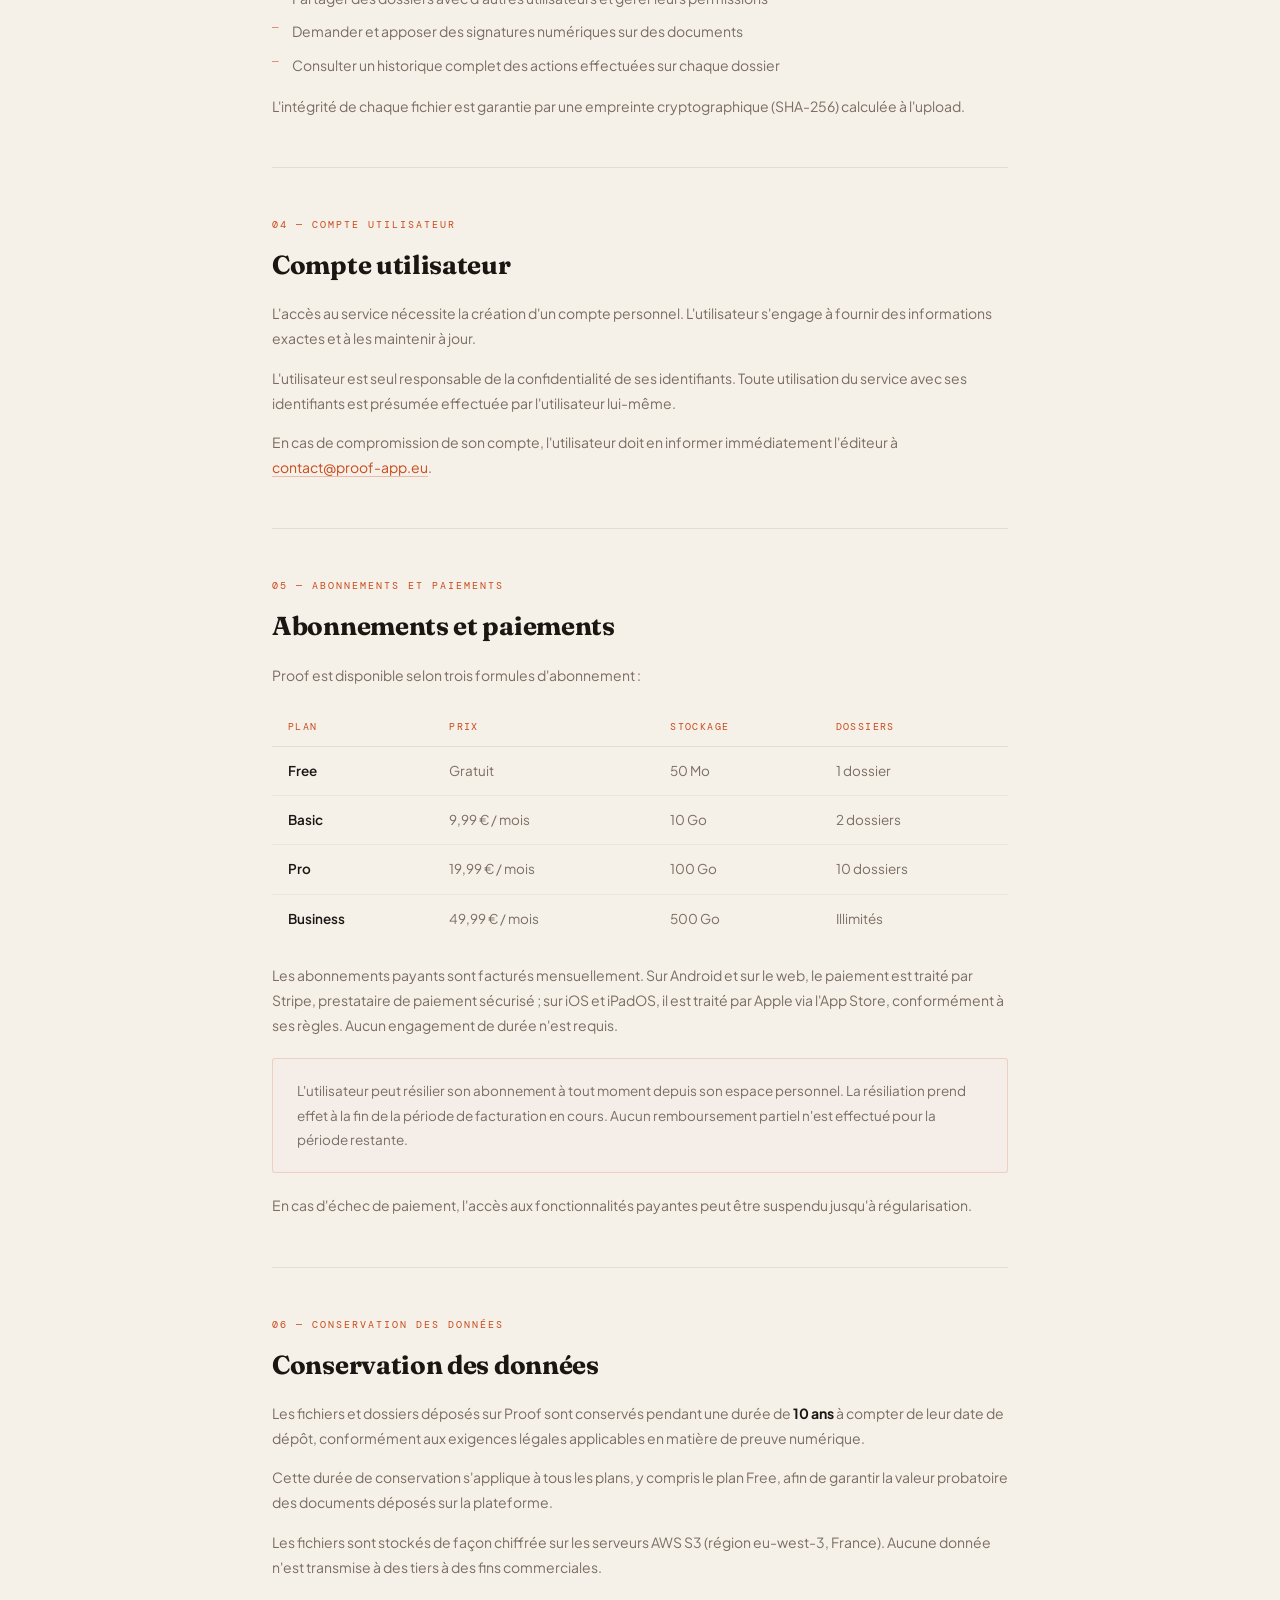
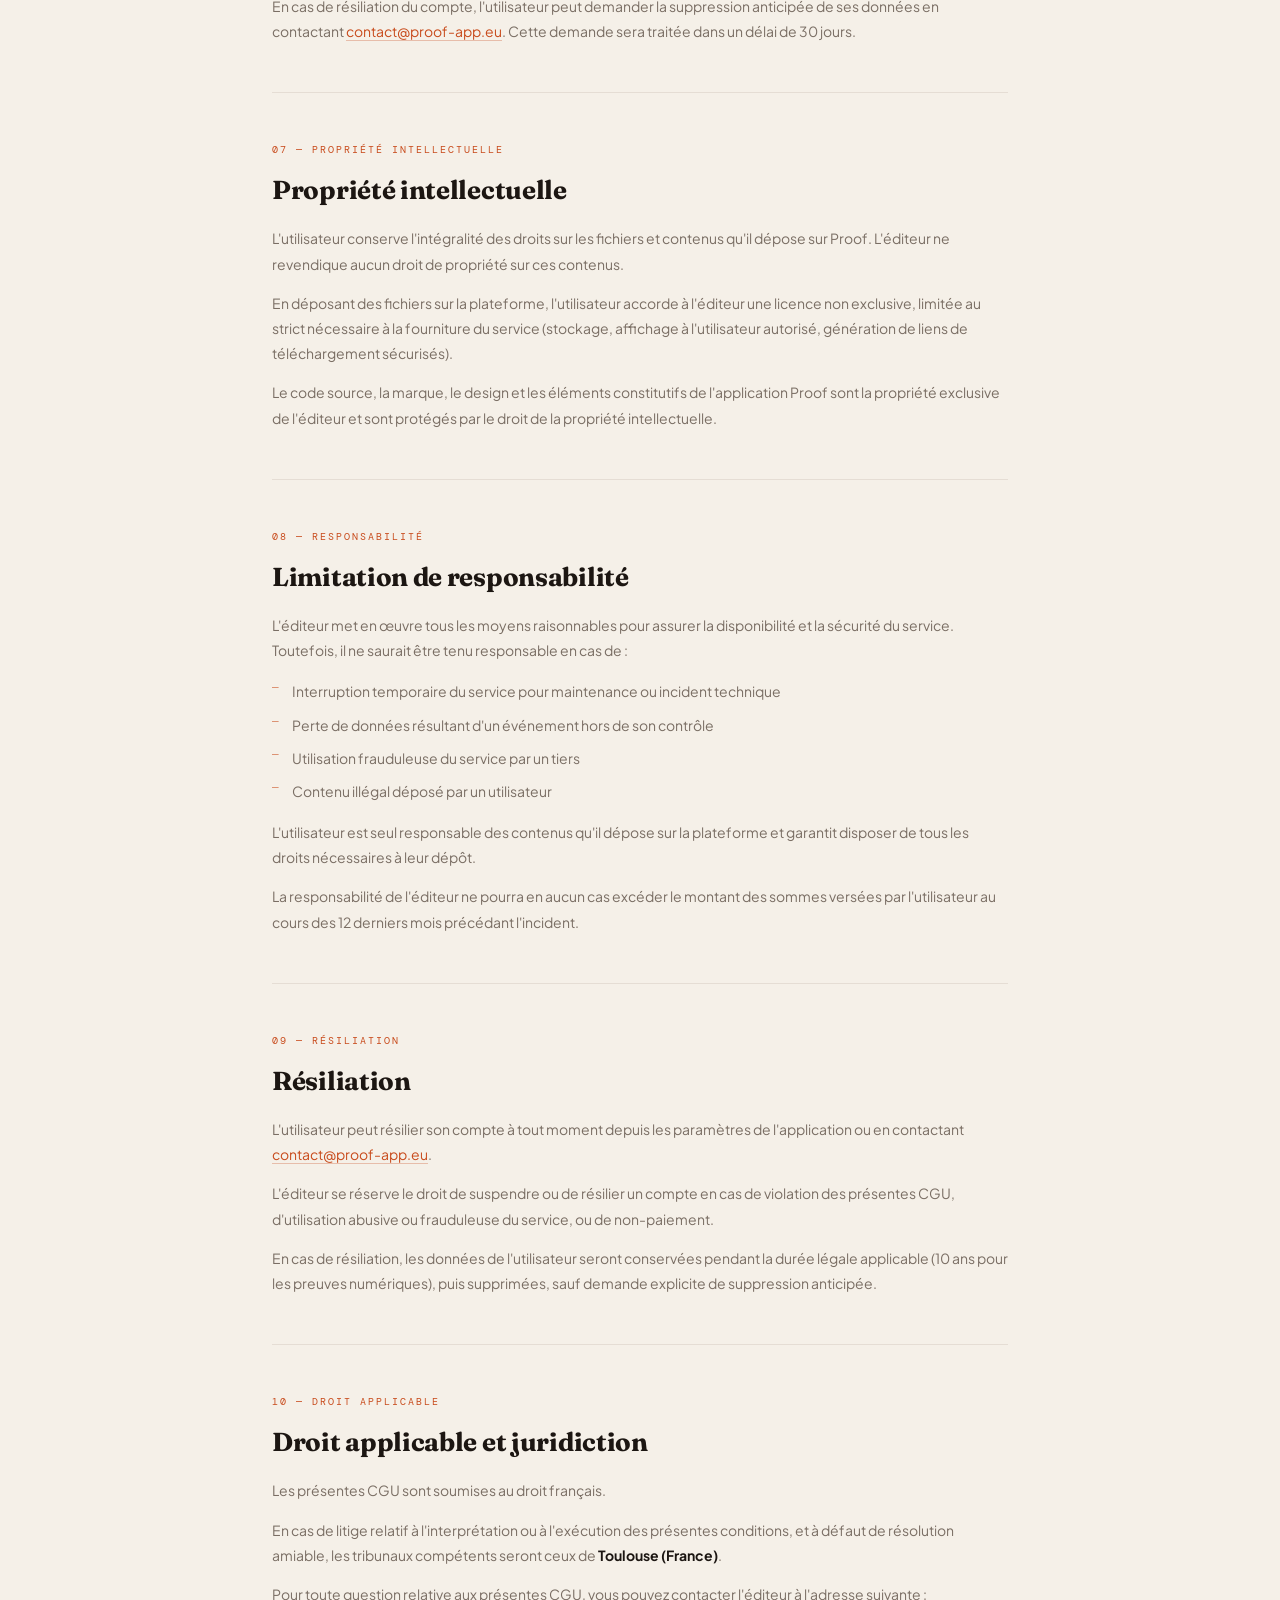
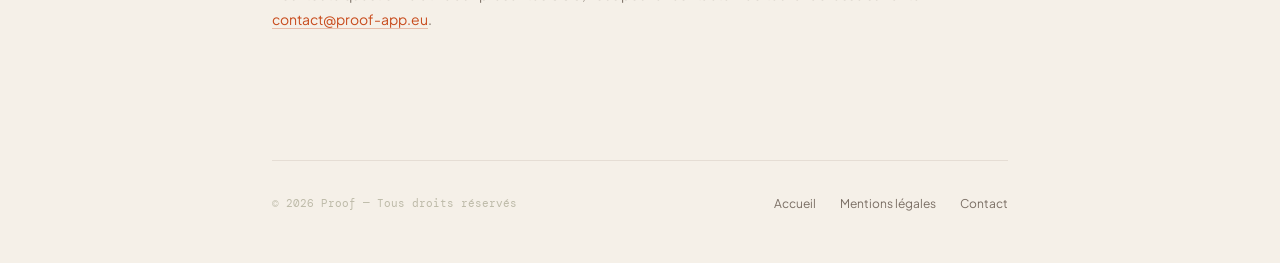
==== commit 98d439f9: "feat: align pricing with the plans actually sold Add the Basic plan (9.99 €, 2 folders, 10 GB), whic" ====
--- a/cgu.html
+++ b/cgu.html
@@ -4,6 +4,7 @@
   <meta charset="UTF-8" />
   <meta name="viewport" content="width=device-width, initial-scale=1.0" />
   <title>Conditions Générales d'Utilisation — Proof</title>
+  <link rel="icon" type="image/svg+xml" href="favicon.svg" />
   <link rel="preconnect" href="https://fonts.googleapis.com" />
   <link rel="preconnect" href="https://fonts.gstatic.com" crossorigin />
   <link href="https://fonts.googleapis.com/css2?family=Fraunces:ital,opsz,wght@0,9..144,300;0,9..144,700;1,9..144,300;1,9..144,400&family=Plus+Jakarta+Sans:wght@400;500;600&family=DM+Mono:wght@300;400&display=swap" rel="stylesheet" />
@@ -318,13 +319,19 @@
             <tr>
               <td class="plan-name-cell">Free</td>
               <td>Gratuit</td>
-              <td>20 Mo</td>
+              <td>50 Mo</td>
+              <td>1 dossier</td>
+            </tr>
+            <tr>
+              <td class="plan-name-cell">Basic</td>
+              <td>9,99 € / mois</td>
+              <td>10 Go</td>
               <td>2 dossiers</td>
             </tr>
             <tr>
               <td class="plan-name-cell">Pro</td>
               <td>19,99 € / mois</td>
-              <td>50 Go</td>
+              <td>100 Go</td>
               <td>10 dossiers</td>
             </tr>
             <tr>
@@ -335,7 +342,7 @@
             </tr>
           </tbody>
         </table>
-        <p>Les abonnements payants sont facturés mensuellement via Stripe, prestataire de paiement sécurisé. Aucun engagement de durée n'est requis.</p>
+        <p>Les abonnements payants sont facturés mensuellement. Sur Android et sur le web, le paiement est traité par Stripe, prestataire de paiement sécurisé ; sur iOS et iPadOS, il est traité par Apple via l'App Store, conformément à ses règles. Aucun engagement de durée n'est requis.</p>
         <div class="highlight-box">
           <p>L'utilisateur peut résilier son abonnement à tout moment depuis son espace personnel. La résiliation prend effet à la fin de la période de facturation en cours. Aucun remboursement partiel n'est effectué pour la période restante.</p>
         </div>
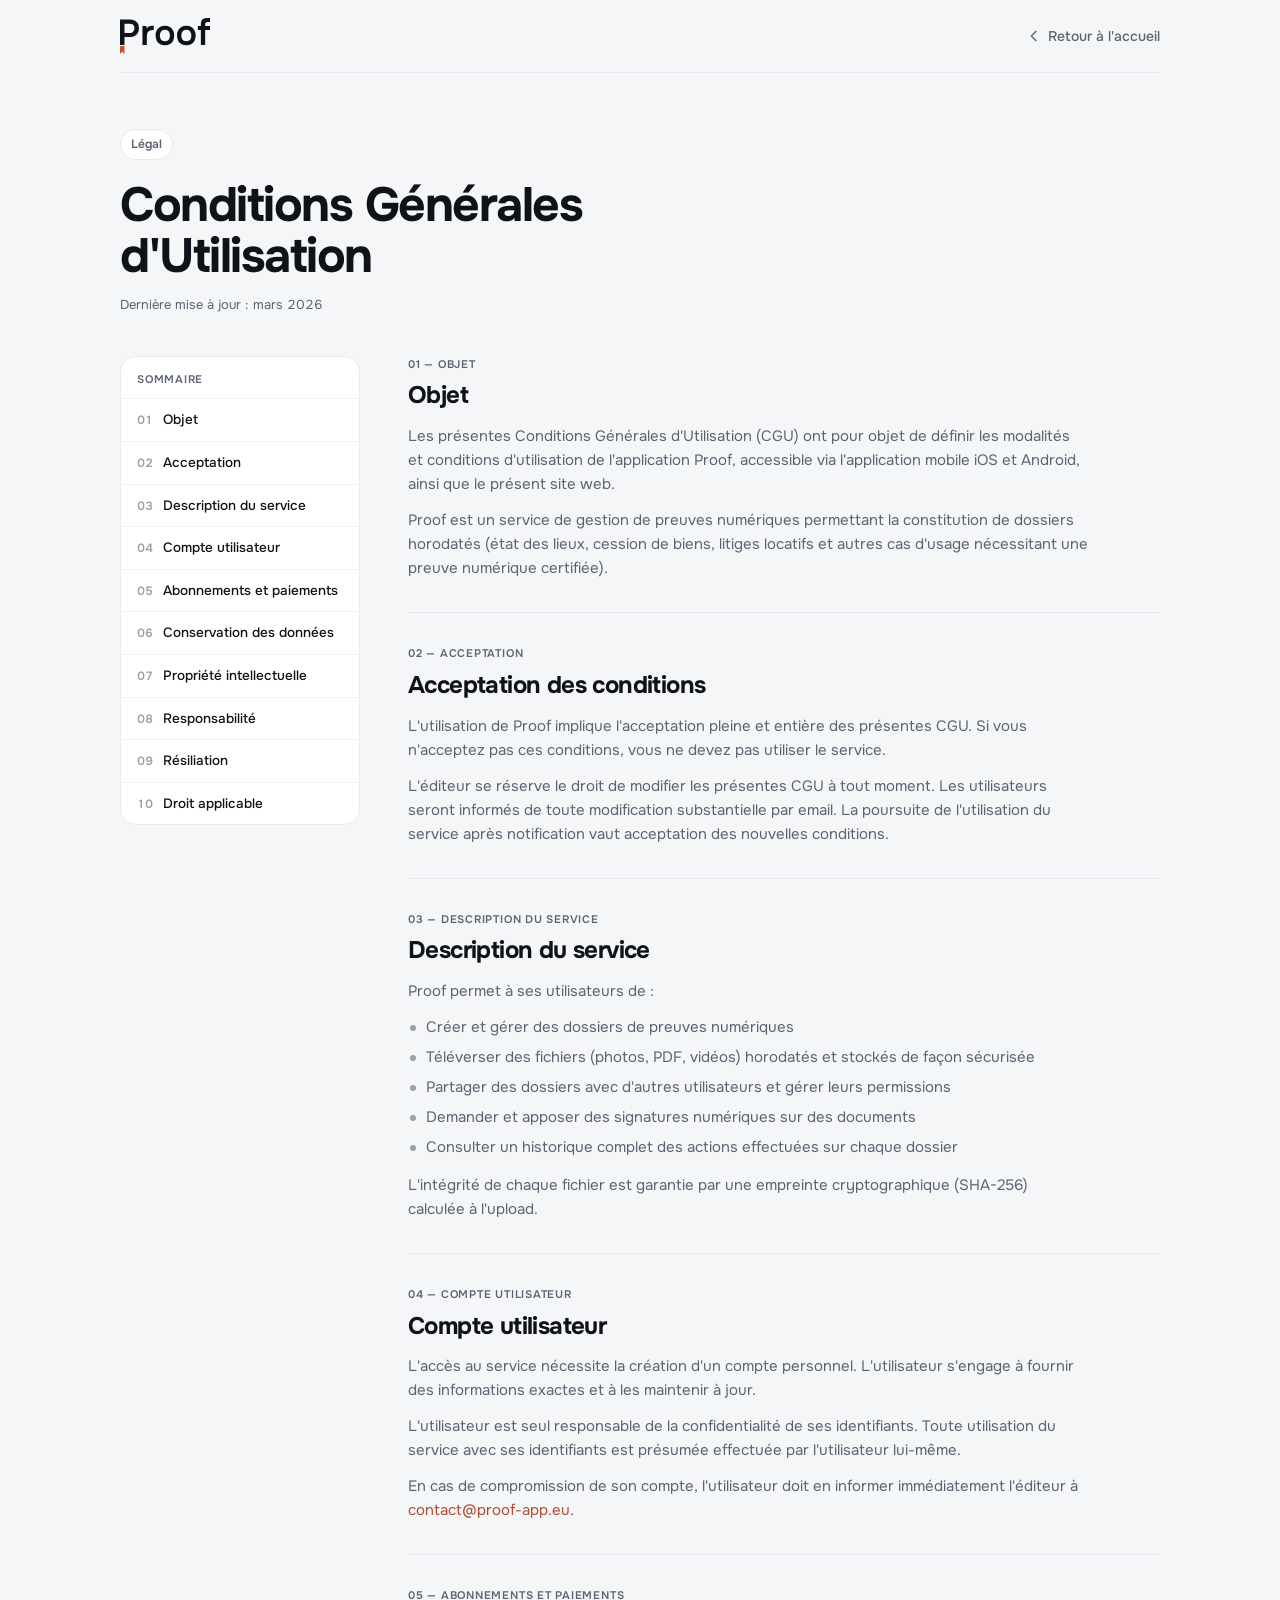
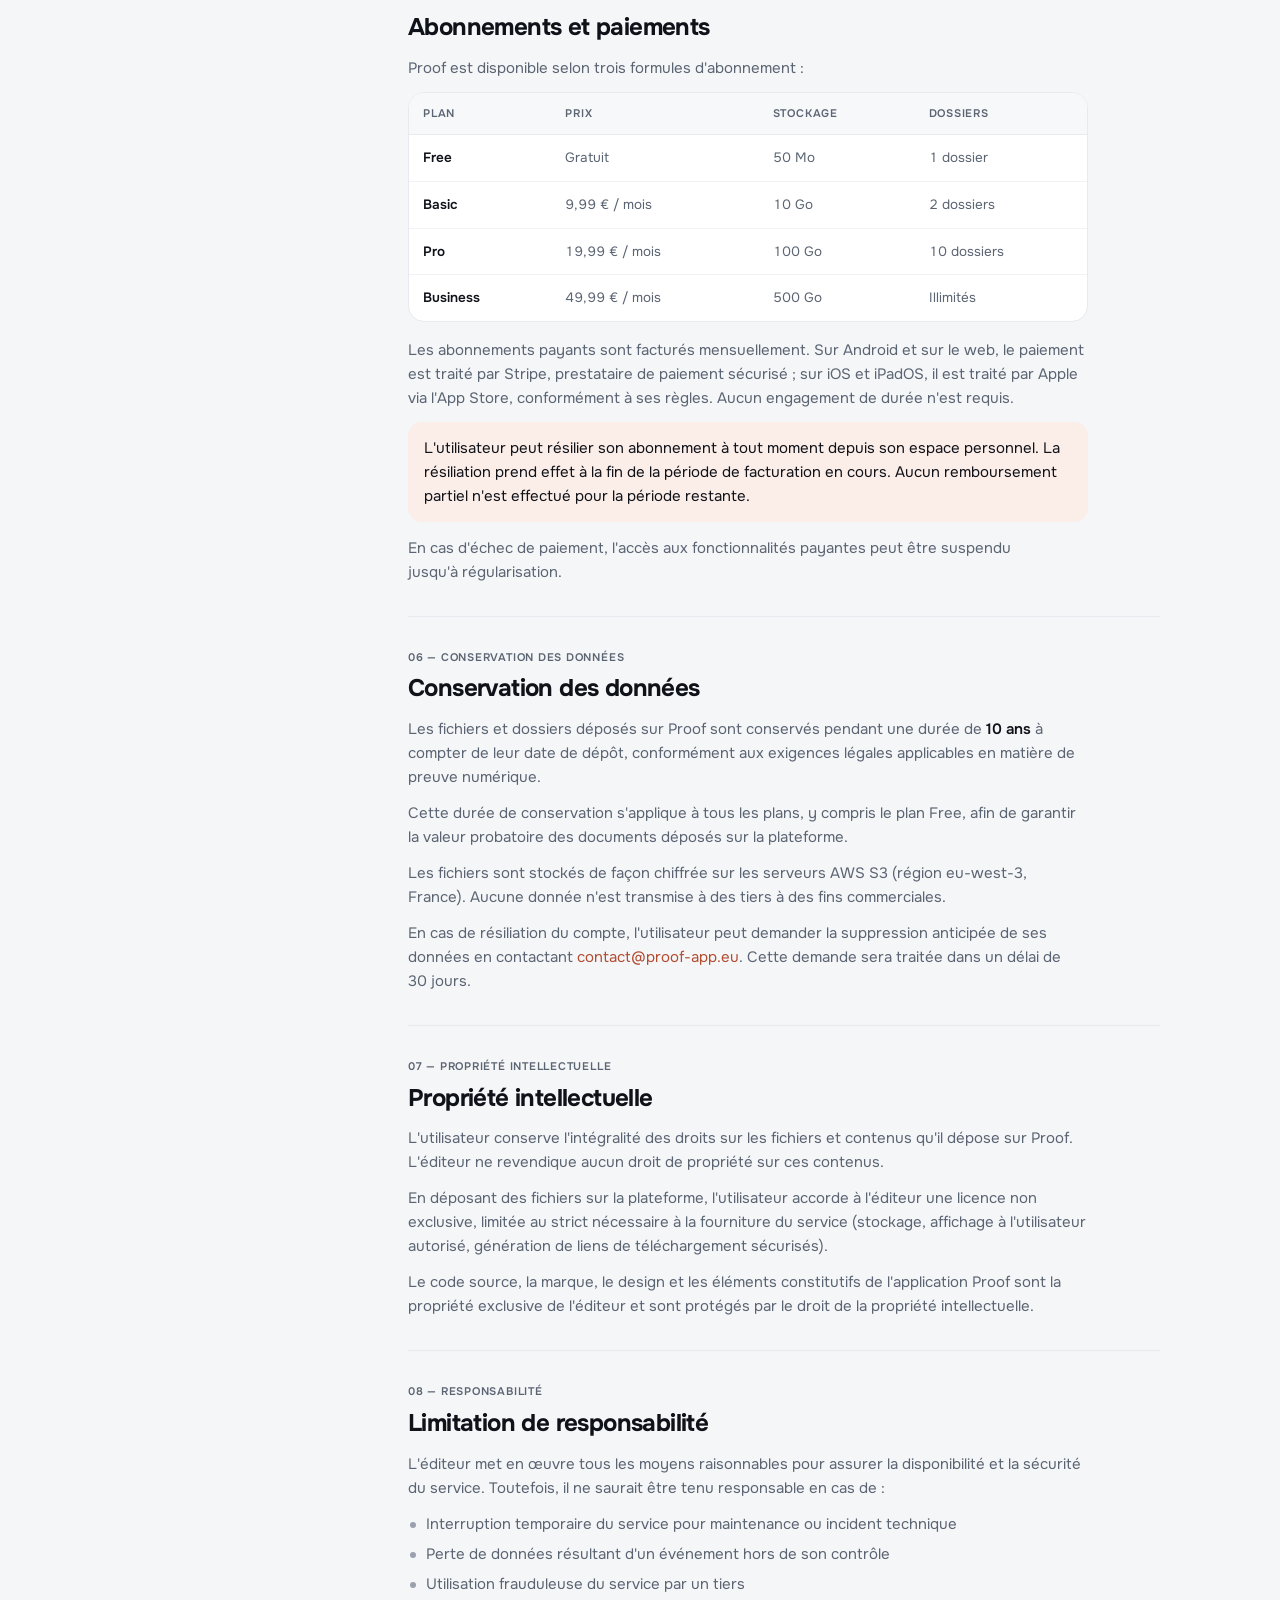
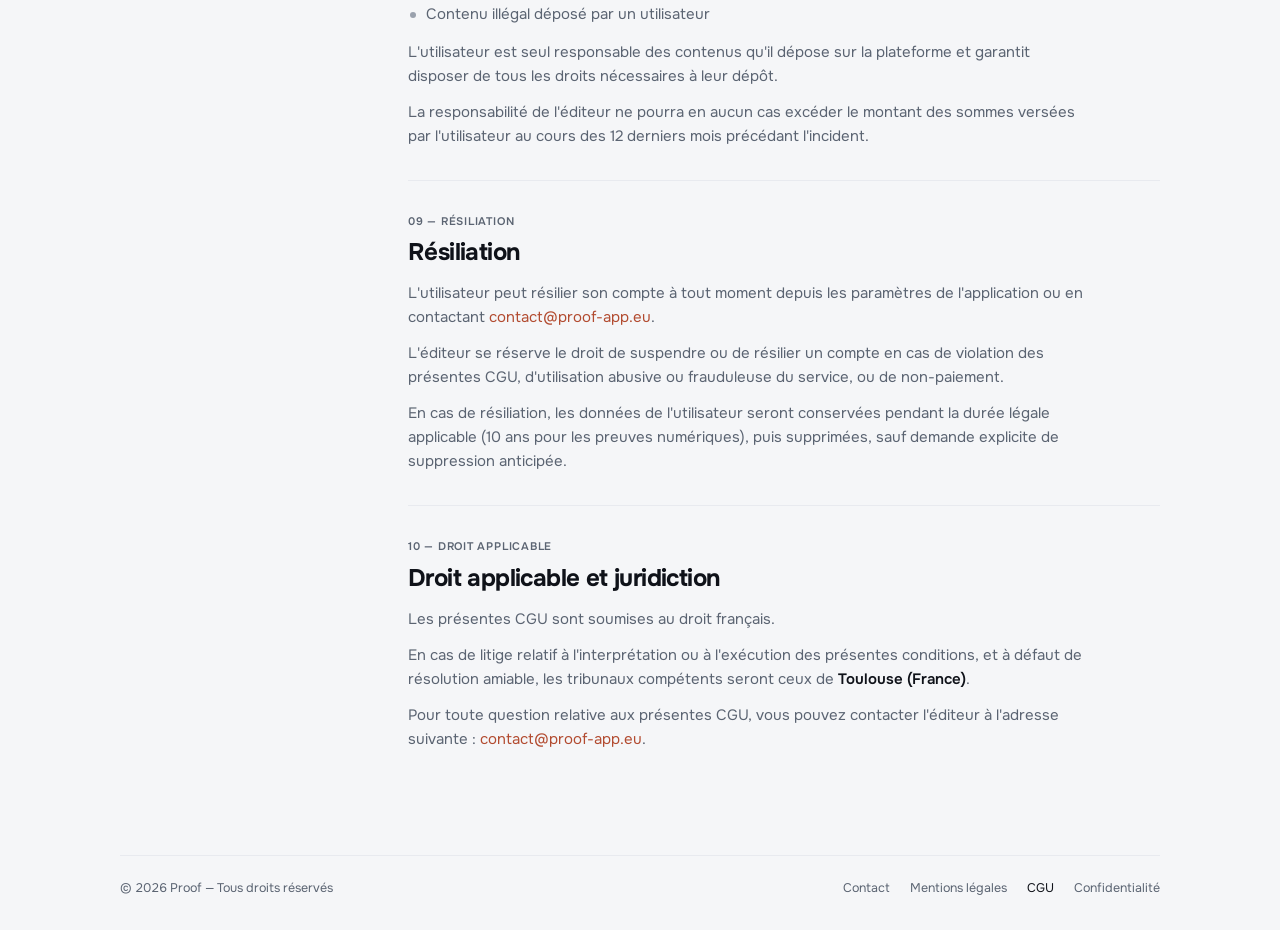
==== commit f2d6cc84: "feat(PRO-104): move the legal pages to the Proof 2.0 design" ====
--- a/cgu.html
+++ b/cgu.html
@@ -5,241 +5,18 @@
   <meta name="viewport" content="width=device-width, initial-scale=1.0" />
   <title>Conditions Générales d'Utilisation — Proof</title>
   <link rel="icon" type="image/svg+xml" href="favicon.svg" />
+  <link rel="apple-touch-icon" href="apple-touch-icon.png" />
   <link rel="preconnect" href="https://fonts.googleapis.com" />
   <link rel="preconnect" href="https://fonts.gstatic.com" crossorigin />
-  <link href="https://fonts.googleapis.com/css2?family=Fraunces:ital,opsz,wght@0,9..144,300;0,9..144,700;1,9..144,300;1,9..144,400&family=Plus+Jakarta+Sans:wght@400;500;600&family=DM+Mono:wght@300;400&display=swap" rel="stylesheet" />
-  <style>
-    *, *::before, *::after { box-sizing: border-box; margin: 0; padding: 0; }
-
-    :root {
-      --paper:       #F5F0E8;
-      --paper-dark:  #EDE5D8;
-      --white:       #FFFFFF;
-      --ink:         #1C1612;
-      --ink-light:   #7A6E64;
-      --ink-faint:   #BDBAA8;
-      --terra:       #C84B1C;
-      --terra-light: #F5EDE8;
-      --border:      #E5DDD4;
-      --shadow-sm:   0 1px 3px rgba(28,22,18,0.06), 0 2px 8px rgba(28,22,18,0.04);
-      --serif:       'Fraunces', Georgia, serif;
-      --sans:        'Plus Jakarta Sans', system-ui, sans-serif;
-      --mono:        'DM Mono', 'Courier New', monospace;
-    }
-
-    html { scroll-behavior: smooth; }
-
-    body {
-      background: var(--paper);
-      color: var(--ink);
-      font-family: var(--sans);
-      font-size: 15px;
-      line-height: 1.8;
-      overflow-x: hidden;
-    }
-
-    body::before {
-      content: '';
-      position: fixed; inset: 0; z-index: 0;
-      background-image: url("data:image/svg+xml,%3Csvg viewBox='0 0 256 256' xmlns='http://www.w3.org/2000/svg'%3E%3Cfilter id='noise'%3E%3CfeTurbulence type='fractalNoise' baseFrequency='0.9' numOctaves='4' stitchTiles='stitch'/%3E%3C/filter%3E%3Crect width='100%25' height='100%25' filter='url(%23noise)' opacity='1'/%3E%3C/svg%3E");
-      opacity: 0.025;
-      pointer-events: none;
-    }
-
-    body::after {
-      content: '';
-      position: fixed;
-      top: 0; left: 0; right: 0;
-      height: 3px;
-      background: var(--terra);
-      z-index: 100;
-    }
-
-    .wrap { position: relative; z-index: 1; max-width: 800px; margin: 0 auto; padding: 0 32px; }
-
-    header {
-      padding: 44px 0 32px;
-      display: flex;
-      align-items: center;
-      justify-content: space-between;
-      border-bottom: 1px solid var(--border);
-    }
-
-    .wordmark {
-      font-family: var(--serif);
-      font-size: 22px;
-      font-weight: 700;
-      letter-spacing: -0.3px;
-      color: var(--ink);
-      text-decoration: none;
-    }
-
-    .wordmark span { color: var(--terra); }
-
-    .back-link {
-      font-family: var(--mono);
-      font-size: 11px;
-      letter-spacing: 0.12em;
-      text-transform: uppercase;
-      color: var(--ink-light);
-      text-decoration: none;
-      display: flex;
-      align-items: center;
-      gap: 8px;
-      transition: color 0.2s;
-    }
-
-    .back-link:hover { color: var(--terra); }
-    .back-link::before { content: '←'; font-size: 13px; }
-
-    .page-header { padding: 64px 0 48px; border-bottom: 1px solid var(--border); }
-
-    .page-eyebrow {
-      font-family: var(--mono);
-      font-size: 10px;
-      letter-spacing: 0.2em;
-      text-transform: uppercase;
-      color: var(--terra);
-      margin-bottom: 20px;
-      display: flex;
-      align-items: center;
-      gap: 12px;
-    }
-
-    .page-eyebrow::before { content: ''; display: block; width: 24px; height: 1px; background: var(--terra); }
-
-    h1 {
-      font-family: var(--serif);
-      font-size: clamp(32px, 4.5vw, 48px);
-      font-weight: 700;
-      line-height: 1.1;
-      letter-spacing: -0.3px;
-      color: var(--ink);
-    }
-
-    .page-date { margin-top: 16px; font-size: 11px; color: var(--ink-faint); font-family: var(--mono); }
-
-    .toc { margin: 40px 0; padding: 28px 32px; border: 1px solid var(--border); background: var(--white); box-shadow: var(--shadow-sm); border-radius: 3px; }
-    .toc-title { font-size: 10px; letter-spacing: 0.2em; text-transform: uppercase; color: var(--terra); margin-bottom: 16px; font-family: var(--mono); }
-
-    .toc-list { list-style: none; display: grid; grid-template-columns: 1fr 1fr; gap: 6px 32px; }
-
-    .toc-list li a {
-      font-size: 12.5px;
-      color: var(--ink-light);
-      text-decoration: none;
-      border-bottom: none;
-      transition: color 0.2s;
-      display: flex;
-      gap: 10px;
-    }
-
-    .toc-list li a:hover { color: var(--ink); }
-    .toc-list li a .toc-num { color: rgba(200, 75, 28, 0.5); flex-shrink: 0; font-family: var(--mono); }
-
-    .content { padding: 56px 0 80px; }
-
-    .section {
-      margin-bottom: 48px;
-      padding-bottom: 48px;
-      border-bottom: 1px solid var(--border);
-      opacity: 0;
-      transform: translateY(14px);
-      animation: fadeUp 0.5s ease forwards;
-    }
-
-    .section:last-child { border-bottom: none; margin-bottom: 0; }
-    .section:nth-child(1)  { animation-delay: 0.04s; }
-    .section:nth-child(2)  { animation-delay: 0.08s; }
-    .section:nth-child(3)  { animation-delay: 0.12s; }
-    .section:nth-child(4)  { animation-delay: 0.16s; }
-    .section:nth-child(5)  { animation-delay: 0.20s; }
-    .section:nth-child(6)  { animation-delay: 0.24s; }
-    .section:nth-child(7)  { animation-delay: 0.28s; }
-    .section:nth-child(8)  { animation-delay: 0.32s; }
-    .section:nth-child(9)  { animation-delay: 0.36s; }
-    .section:nth-child(10) { animation-delay: 0.40s; }
-
-    @keyframes fadeUp { to { opacity: 1; transform: translateY(0); } }
-
-    .section-label { font-family: var(--mono); font-size: 10px; letter-spacing: 0.2em; text-transform: uppercase; color: var(--terra); margin-bottom: 16px; }
-
-    h2 { font-family: var(--serif); font-size: 26px; font-weight: 700; letter-spacing: -0.3px; color: var(--ink); margin-bottom: 20px; line-height: 1.2; }
-
-    p { color: var(--ink-light); margin-bottom: 14px; font-size: 14px; }
-    p:last-child { margin-bottom: 0; }
-
-    ul.legal-list { list-style: none; margin: 16px 0; display: flex; flex-direction: column; gap: 8px; }
-
-    ul.legal-list li {
-      font-size: 14px;
-      color: var(--ink-light);
-      padding-left: 20px;
-      position: relative;
-    }
-
-    ul.legal-list li::before { content: '—'; position: absolute; left: 0; color: var(--terra); opacity: 0.6; font-size: 11px; font-family: var(--mono); }
-
-    .plan-table { width: 100%; border-collapse: collapse; margin: 20px 0; font-size: 13.5px; }
-
-    .plan-table th {
-      text-align: left;
-      font-family: var(--mono);
-      font-size: 10px;
-      letter-spacing: 0.14em;
-      text-transform: uppercase;
-      color: var(--terra);
-      padding: 10px 16px;
-      border-bottom: 1px solid var(--border);
-      font-weight: 400;
-    }
-
-    .plan-table td { padding: 12px 16px; color: var(--ink-light); border-bottom: 1px solid var(--paper-dark); vertical-align: top; }
-    .plan-table tr:last-child td { border-bottom: none; }
-    .plan-name-cell { color: var(--ink) !important; font-weight: 600; }
-
-    .highlight-box { border: 1px solid rgba(200, 75, 28, 0.18); background: var(--terra-light); padding: 20px 24px; margin: 20px 0; border-radius: 3px; }
-    .highlight-box p { margin-bottom: 0; font-size: 13.5px; }
-
-    a { color: var(--terra); text-decoration: none; border-bottom: 1px solid rgba(200, 75, 28, 0.3); transition: border-color 0.2s; }
-    a:hover { border-color: var(--terra); }
-
-    footer {
-      border-top: 1px solid var(--border);
-      padding: 32px 0 48px;
-      display: flex;
-      align-items: center;
-      justify-content: space-between;
-      gap: 16px;
-      flex-wrap: wrap;
-    }
-
-    .footer-copy { font-family: var(--mono); font-size: 11px; color: var(--ink-faint); }
-    .footer-links { display: flex; gap: 24px; }
-
-    .footer-links a {
-      font-size: 12px;
-      color: var(--ink-light);
-      border-bottom: none;
-      transition: color 0.2s;
-    }
-
-    .footer-links a:hover { color: var(--ink); }
-
-    @media (max-width: 600px) {
-      .wrap { padding: 0 20px; }
-      .toc-list { grid-template-columns: 1fr; }
-      .plan-table th, .plan-table td { padding: 10px; }
-      footer { flex-direction: column; align-items: flex-start; gap: 20px; }
-    }
-  </style>
+  <link href="https://fonts.googleapis.com/css2?family=Onest:wght@400;500;600;700&display=swap" rel="stylesheet" />
+  <link rel="stylesheet" href="assets/legal.css" />
 </head>
 <body>
   <div class="wrap">
 
     <header>
-      <a href="/" class="wordmark">Pro<span>o</span>f</a>
-      <a href="/" class="back-link">Retour à l'accueil</a>
+      <a href="/" class="logo"><img src="assets/logo.svg" alt="Proof" width="90" height="36" /></a>
+      <a href="/" class="back-link"><svg width="16" height="16" viewBox="0 0 24 24" fill="none" stroke="currentColor" stroke-width="2" stroke-linecap="round" stroke-linejoin="round" aria-hidden="true"><path d="M15 5l-7 7 7 7"/></svg>Retour à l'accueil</a>
     </header>
 
     <div class="page-header">
@@ -399,14 +176,16 @@
     </div>
 
     <footer>
-      <span class="footer-copy">© <script>document.write(new Date().getFullYear())</script> Proof — Tous droits réservés</span>
-      <div class="footer-links">
-        <a href="/">Accueil</a>
+      <span>© <span id="year">2026</span> Proof — Tous droits réservés</span>
+      <nav aria-label="Liens légaux">
+        <a href="mailto:contact@proof-app.eu">Contact</a>
         <a href="mentions-legales.html">Mentions légales</a>
-        <a href="mailto:contact@proof-app.eu">Contact</a>
-      </div>
+        <a href="cgu.html" aria-current="page">CGU</a>
+        <a href="privacy-policy.html">Confidentialité</a>
+      </nav>
     </footer>
 
   </div>
+  <script>document.getElementById('year').textContent = new Date().getFullYear();</script>
 </body>
 </html>
--- a/assets/legal.css
+++ b/assets/legal.css
@@ -0,0 +1,161 @@
+/* Legal pages (CGU, legal notice, privacy policy) on the Proof 2.0 design.
+   Same tokens, header and footer as the landing page; the legal copy keeps its original markup. */
+*, *::before, *::after { box-sizing: border-box; margin: 0; padding: 0; }
+
+:root {
+  --bg:     #F5F6F8;
+  --card:   #FFFFFF;
+  --grey:   #EEF0F4;
+  --press:  #F7F8FA;
+  --line:   #E8EAEF;
+  --line2:  #F0F2F5;
+  --ink:    #0F1219;
+  --ink2:   #5B6472;
+  --ink3:   #9AA1AD;
+  --brand:  #C4552F;
+  --brandL: #FBEDE8;
+  --brandD: #B24B30;
+  --r-card: 16px;
+}
+
+html { scroll-behavior: smooth; scroll-padding-top: 96px; }
+body {
+  background: var(--bg);
+  color: var(--ink);
+  font-family: 'Onest', system-ui, -apple-system, 'Segoe UI', sans-serif;
+  -webkit-font-smoothing: antialiased;
+  font-size: 15px;
+  line-height: 1.6;
+}
+a { color: var(--brandD); text-decoration: none; }
+a:hover { color: var(--brand); }
+:focus-visible { outline: 2px solid var(--brand); outline-offset: 2px; border-radius: 4px; }
+
+.wrap {
+  max-width: 1080px; margin: 0 auto; padding: 0 20px;
+  display: grid; grid-template-columns: 240px minmax(0, 1fr); column-gap: 48px;
+}
+.wrap > header, .wrap > .page-header, .wrap > footer { grid-column: 1 / -1; }
+
+/* ── Header ── */
+header {
+  position: sticky; top: 0; z-index: 10;
+  background: var(--bg);
+  display: flex; align-items: center; justify-content: space-between; gap: 16px;
+  padding: 18px 0;
+  border-bottom: 1px solid var(--line);
+}
+.logo { display: block; line-height: 0; }
+.logo img { height: 36px; width: auto; }
+.back-link { display: inline-flex; align-items: center; gap: 6px; font-size: 14px; font-weight: 500; color: var(--ink2); }
+.back-link:hover { color: var(--ink); }
+
+/* ── Title ── */
+.page-header { padding: 56px 0 40px; }
+.page-eyebrow {
+  display: inline-flex; align-items: center;
+  font-size: 12px; font-weight: 600; color: var(--ink2);
+  padding: 5px 10px; border-radius: 999px;
+  background: var(--card); border: 1px solid var(--line);
+  margin-bottom: 20px;
+}
+h1 { font-size: clamp(34px, 4.6vw, 48px); font-weight: 700; letter-spacing: -1.5px; line-height: 1.05; }
+.page-date { font-size: 13px; color: var(--ink2); margin-top: 14px; font-variant-numeric: tabular-nums; }
+
+/* ── Table of contents: a register card, sticky beside the text ── */
+.toc {
+  align-self: start; position: sticky; top: 96px;
+  background: var(--card); border: 1px solid var(--line); border-radius: var(--r-card);
+  overflow: hidden; margin-bottom: 64px;
+}
+.toc-title {
+  padding: 14px 16px 10px;
+  font-size: 11px; font-weight: 600; letter-spacing: .07em; text-transform: uppercase; color: var(--ink2);
+}
+.toc-list { list-style: none; }
+.toc-list a {
+  display: flex; align-items: baseline; gap: 10px;
+  padding: 10px 16px; border-top: 1px solid var(--line2);
+  font-size: 13.5px; font-weight: 500; color: var(--ink);
+}
+.toc-list a:hover { background: var(--press); color: var(--ink); }
+.toc-num { font-size: 12px; font-weight: 600; color: var(--ink3); font-variant-numeric: tabular-nums; flex: none; }
+
+/* ── Text ── */
+.content { min-width: 0; padding-bottom: 72px; }
+/* A page without a table of contents (legal notice) reads in one column */
+.wrap.no-toc { grid-template-columns: minmax(0, 1fr); }
+.section { padding: 32px 0; border-top: 1px solid var(--line); }
+.section:first-child { border-top: 0; padding-top: 0; }
+.section-label {
+  font-size: 11px; font-weight: 600; letter-spacing: .07em; text-transform: uppercase;
+  color: var(--ink2); margin-bottom: 8px;
+}
+h2 { font-size: 24px; font-weight: 700; letter-spacing: -.6px; line-height: 1.2; margin-bottom: 14px; }
+.content p { color: var(--ink2); margin-bottom: 12px; max-width: 680px; text-wrap: pretty; }
+.content p:last-child { margin-bottom: 0; }
+.content strong { font-weight: 600; }
+
+.legal-list { list-style: none; margin: 4px 0 14px; max-width: 680px; }
+.legal-list li { position: relative; padding-left: 18px; color: var(--ink2); margin-bottom: 6px; }
+.legal-list li::before {
+  content: ""; position: absolute; left: 2px; top: .65em;
+  width: 6px; height: 6px; border-radius: 50%; background: var(--ink3);
+}
+
+.highlight-box {
+  background: var(--brandL); border-radius: 14px;
+  padding: 14px 16px; margin: 4px 0 14px; max-width: 680px;
+}
+.highlight-box p { color: var(--ink); margin-bottom: 0; }
+
+/* Label / value rows (legal notice) */
+.field-row {
+  display: flex; gap: 16px; flex-wrap: wrap;
+  padding: 12px 0; border-top: 1px solid var(--line2); max-width: 680px;
+}
+.field-row:last-child { border-bottom: 1px solid var(--line2); }
+.field-label { flex: 0 0 200px; font-size: 13px; color: var(--ink2); }
+.field-value { flex: 1; min-width: 200px; font-size: 14.5px; font-weight: 500; }
+
+/* Tables (plans in the CGU, processors in the privacy policy) */
+.plan-table, .processor-table {
+  width: 100%; max-width: 680px; margin: 4px 0 16px;
+  border-collapse: separate; border-spacing: 0;
+  background: var(--card); border: 1px solid var(--line); border-radius: var(--r-card); overflow: hidden;
+  font-size: 13.5px;
+}
+.plan-table th, .processor-table th {
+  text-align: left; padding: 12px 14px;
+  font-size: 11px; font-weight: 600; letter-spacing: .07em; text-transform: uppercase; color: var(--ink2);
+  background: var(--press); border-bottom: 1px solid var(--line);
+}
+.plan-table td, .processor-table td { padding: 12px 14px; border-top: 1px solid var(--line2); color: var(--ink2); font-variant-numeric: tabular-nums; }
+.plan-table tbody tr:first-child td, .processor-table tbody tr:first-child td { border-top: 0; }
+.plan-name-cell, .processor-name { color: var(--ink) !important; font-weight: 600; }
+
+/* GDPR rights cards (privacy policy) */
+.rights-grid {
+  display: grid; grid-template-columns: repeat(auto-fit, minmax(220px, 1fr)); gap: 10px;
+  margin: 4px 0 16px; max-width: 680px;
+}
+.right-card { background: var(--card); border: 1px solid var(--line); border-radius: 14px; padding: 16px; }
+.right-title { font-size: 14.5px; font-weight: 600; letter-spacing: -.1px; margin-bottom: 4px; }
+.content .right-desc { font-size: 13px; line-height: 1.55; margin: 0; }
+
+/* ── Footer (same as the landing page) ── */
+footer {
+  border-top: 1px solid var(--line); padding: 22px 0 32px;
+  display: flex; align-items: center; justify-content: space-between; gap: 16px; flex-wrap: wrap;
+  font-size: 12.5px; color: var(--ink2); font-variant-numeric: tabular-nums;
+}
+footer nav { display: flex; gap: 20px; flex-wrap: wrap; }
+footer a { color: var(--ink2); }
+footer a:hover, footer a[aria-current="page"] { color: var(--ink); }
+
+@media (max-width: 860px) {
+  .wrap { display: block; }
+  .toc { position: static; margin-bottom: 40px; }
+  .page-header { padding: 40px 0 28px; }
+  .field-label { flex-basis: 100%; }
+}
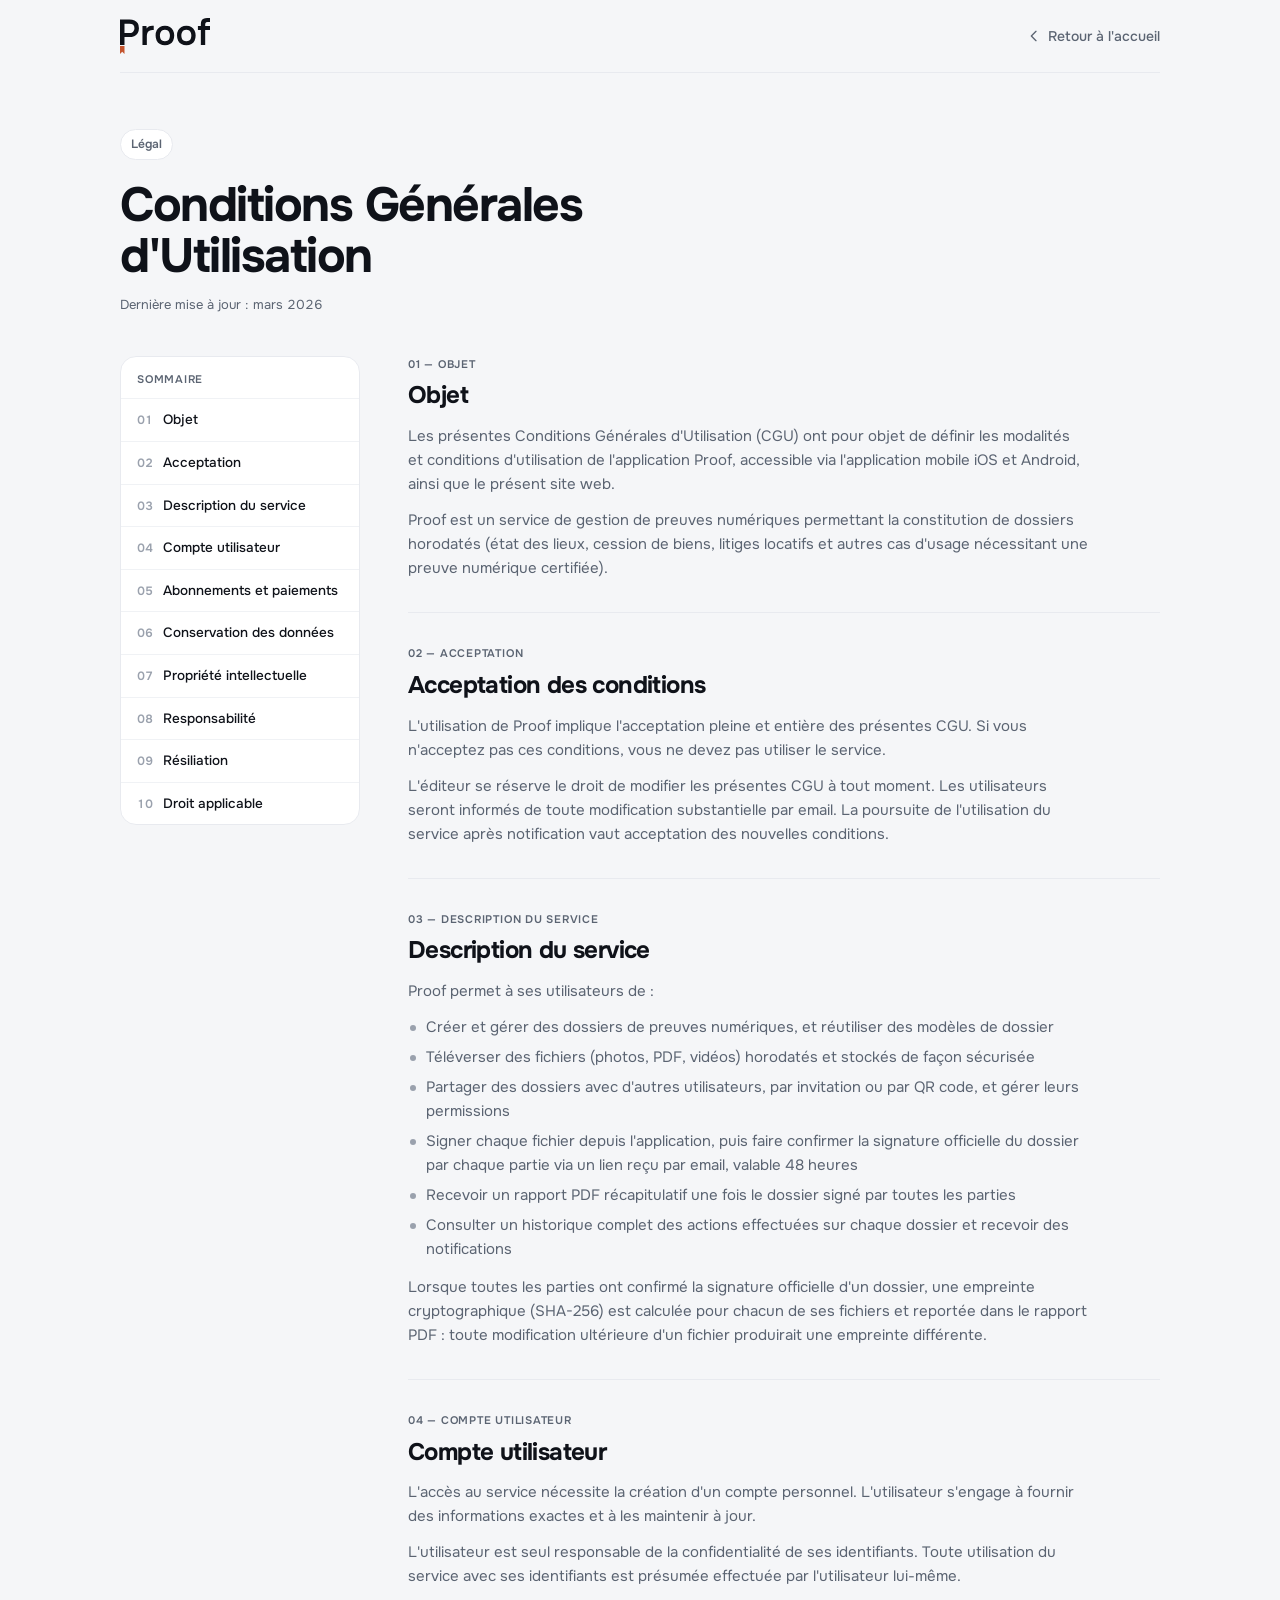
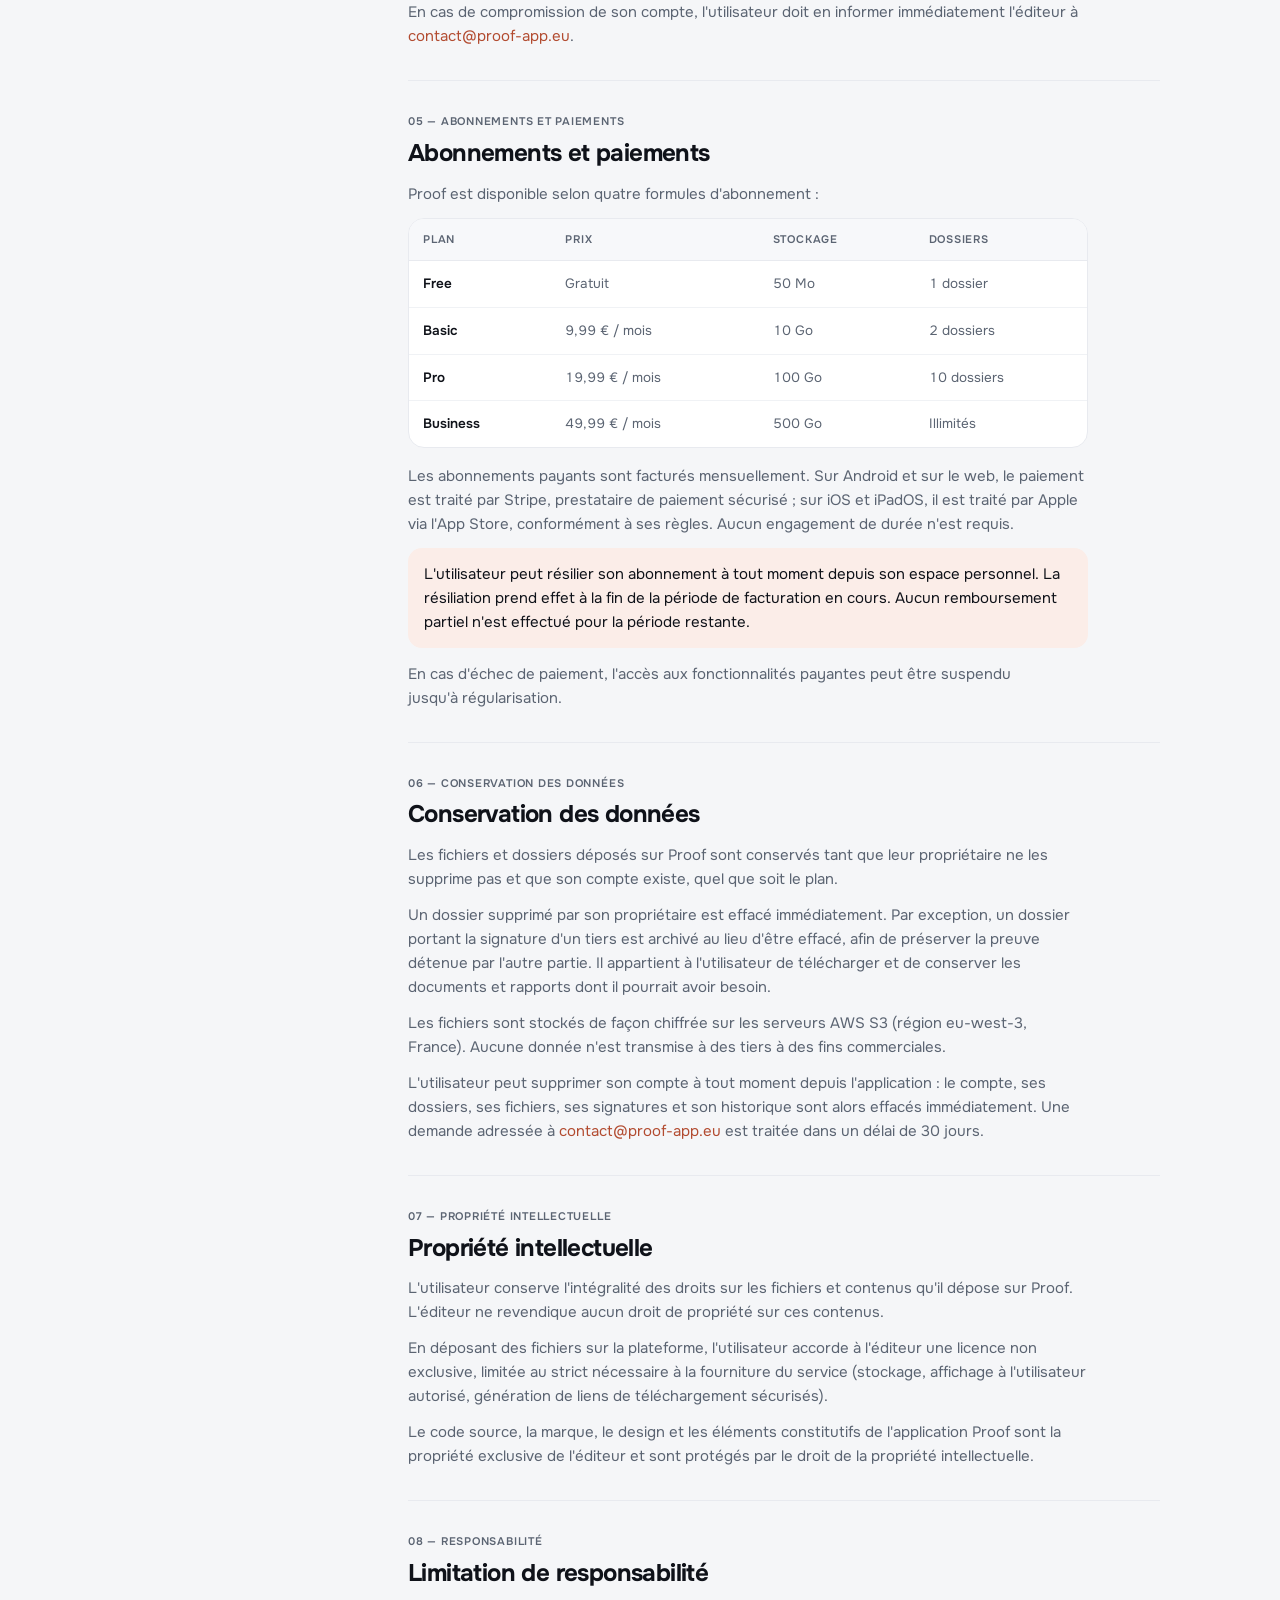
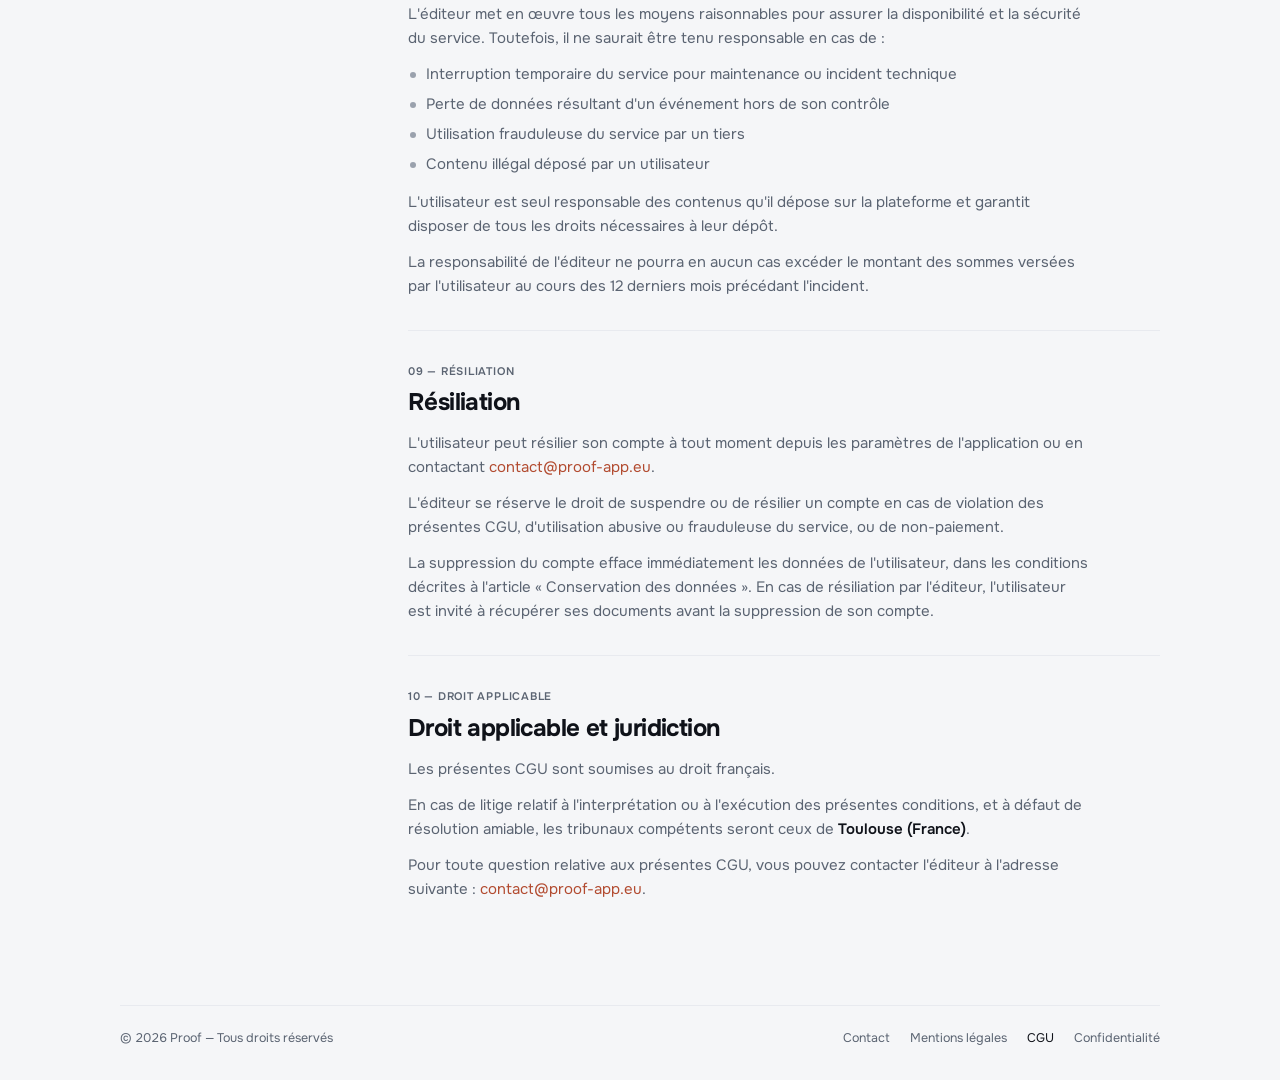
==== commit 82bd5434: "fix(PRO-104): align the legal pages with what the app actually does" ====
--- a/cgu.html
+++ b/cgu.html
@@ -62,13 +62,14 @@
         <h2>Description du service</h2>
         <p>Proof permet à ses utilisateurs de :</p>
         <ul class="legal-list">
-          <li>Créer et gérer des dossiers de preuves numériques</li>
+          <li>Créer et gérer des dossiers de preuves numériques, et réutiliser des modèles de dossier</li>
           <li>Téléverser des fichiers (photos, PDF, vidéos) horodatés et stockés de façon sécurisée</li>
-          <li>Partager des dossiers avec d'autres utilisateurs et gérer leurs permissions</li>
-          <li>Demander et apposer des signatures numériques sur des documents</li>
-          <li>Consulter un historique complet des actions effectuées sur chaque dossier</li>
+          <li>Partager des dossiers avec d'autres utilisateurs, par invitation ou par QR code, et gérer leurs permissions</li>
+          <li>Signer chaque fichier depuis l'application, puis faire confirmer la signature officielle du dossier par chaque partie via un lien reçu par email, valable 48 heures</li>
+          <li>Recevoir un rapport PDF récapitulatif une fois le dossier signé par toutes les parties</li>
+          <li>Consulter un historique complet des actions effectuées sur chaque dossier et recevoir des notifications</li>
         </ul>
-        <p>L'intégrité de chaque fichier est garantie par une empreinte cryptographique (SHA-256) calculée à l'upload.</p>
+        <p>Lorsque toutes les parties ont confirmé la signature officielle d'un dossier, une empreinte cryptographique (SHA-256) est calculée pour chacun de ses fichiers et reportée dans le rapport PDF : toute modification ultérieure d'un fichier produirait une empreinte différente.</p>
       </div>
 
       <div class="section" id="compte">
@@ -82,7 +83,7 @@
       <div class="section" id="abonnements">
         <div class="section-label">05 — Abonnements et paiements</div>
         <h2>Abonnements et paiements</h2>
-        <p>Proof est disponible selon trois formules d'abonnement :</p>
+        <p>Proof est disponible selon quatre formules d'abonnement :</p>
         <table class="plan-table">
           <thead>
             <tr>
@@ -129,10 +130,10 @@
       <div class="section" id="conservation">
         <div class="section-label">06 — Conservation des données</div>
         <h2>Conservation des données</h2>
-        <p>Les fichiers et dossiers déposés sur Proof sont conservés pendant une durée de <strong style="color: var(--ink);">10 ans</strong> à compter de leur date de dépôt, conformément aux exigences légales applicables en matière de preuve numérique.</p>
-        <p>Cette durée de conservation s'applique à tous les plans, y compris le plan Free, afin de garantir la valeur probatoire des documents déposés sur la plateforme.</p>
+        <p>Les fichiers et dossiers déposés sur Proof sont conservés tant que leur propriétaire ne les supprime pas et que son compte existe, quel que soit le plan.</p>
+        <p>Un dossier supprimé par son propriétaire est effacé immédiatement. Par exception, un dossier portant la signature d'un tiers est archivé au lieu d'être effacé, afin de préserver la preuve détenue par l'autre partie. Il appartient à l'utilisateur de télécharger et de conserver les documents et rapports dont il pourrait avoir besoin.</p>
         <p>Les fichiers sont stockés de façon chiffrée sur les serveurs AWS S3 (région eu-west-3, France). Aucune donnée n'est transmise à des tiers à des fins commerciales.</p>
-        <p>En cas de résiliation du compte, l'utilisateur peut demander la suppression anticipée de ses données en contactant <a href="mailto:contact@proof-app.eu">contact@proof-app.eu</a>. Cette demande sera traitée dans un délai de 30 jours.</p>
+        <p>L'utilisateur peut supprimer son compte à tout moment depuis l'application : le compte, ses dossiers, ses fichiers, ses signatures et son historique sont alors effacés immédiatement. Une demande adressée à <a href="mailto:contact@proof-app.eu">contact@proof-app.eu</a> est traitée dans un délai de 30 jours.</p>
       </div>
 
       <div class="section" id="propriete">
@@ -162,7 +163,7 @@
         <h2>Résiliation</h2>
         <p>L'utilisateur peut résilier son compte à tout moment depuis les paramètres de l'application ou en contactant <a href="mailto:contact@proof-app.eu">contact@proof-app.eu</a>.</p>
         <p>L'éditeur se réserve le droit de suspendre ou de résilier un compte en cas de violation des présentes CGU, d'utilisation abusive ou frauduleuse du service, ou de non-paiement.</p>
-        <p>En cas de résiliation, les données de l'utilisateur seront conservées pendant la durée légale applicable (10 ans pour les preuves numériques), puis supprimées, sauf demande explicite de suppression anticipée.</p>
+        <p>La suppression du compte efface immédiatement les données de l'utilisateur, dans les conditions décrites à l'article « Conservation des données ». En cas de résiliation par l'éditeur, l'utilisateur est invité à récupérer ses documents avant la suppression de son compte.</p>
       </div>
 
       <div class="section" id="droit">
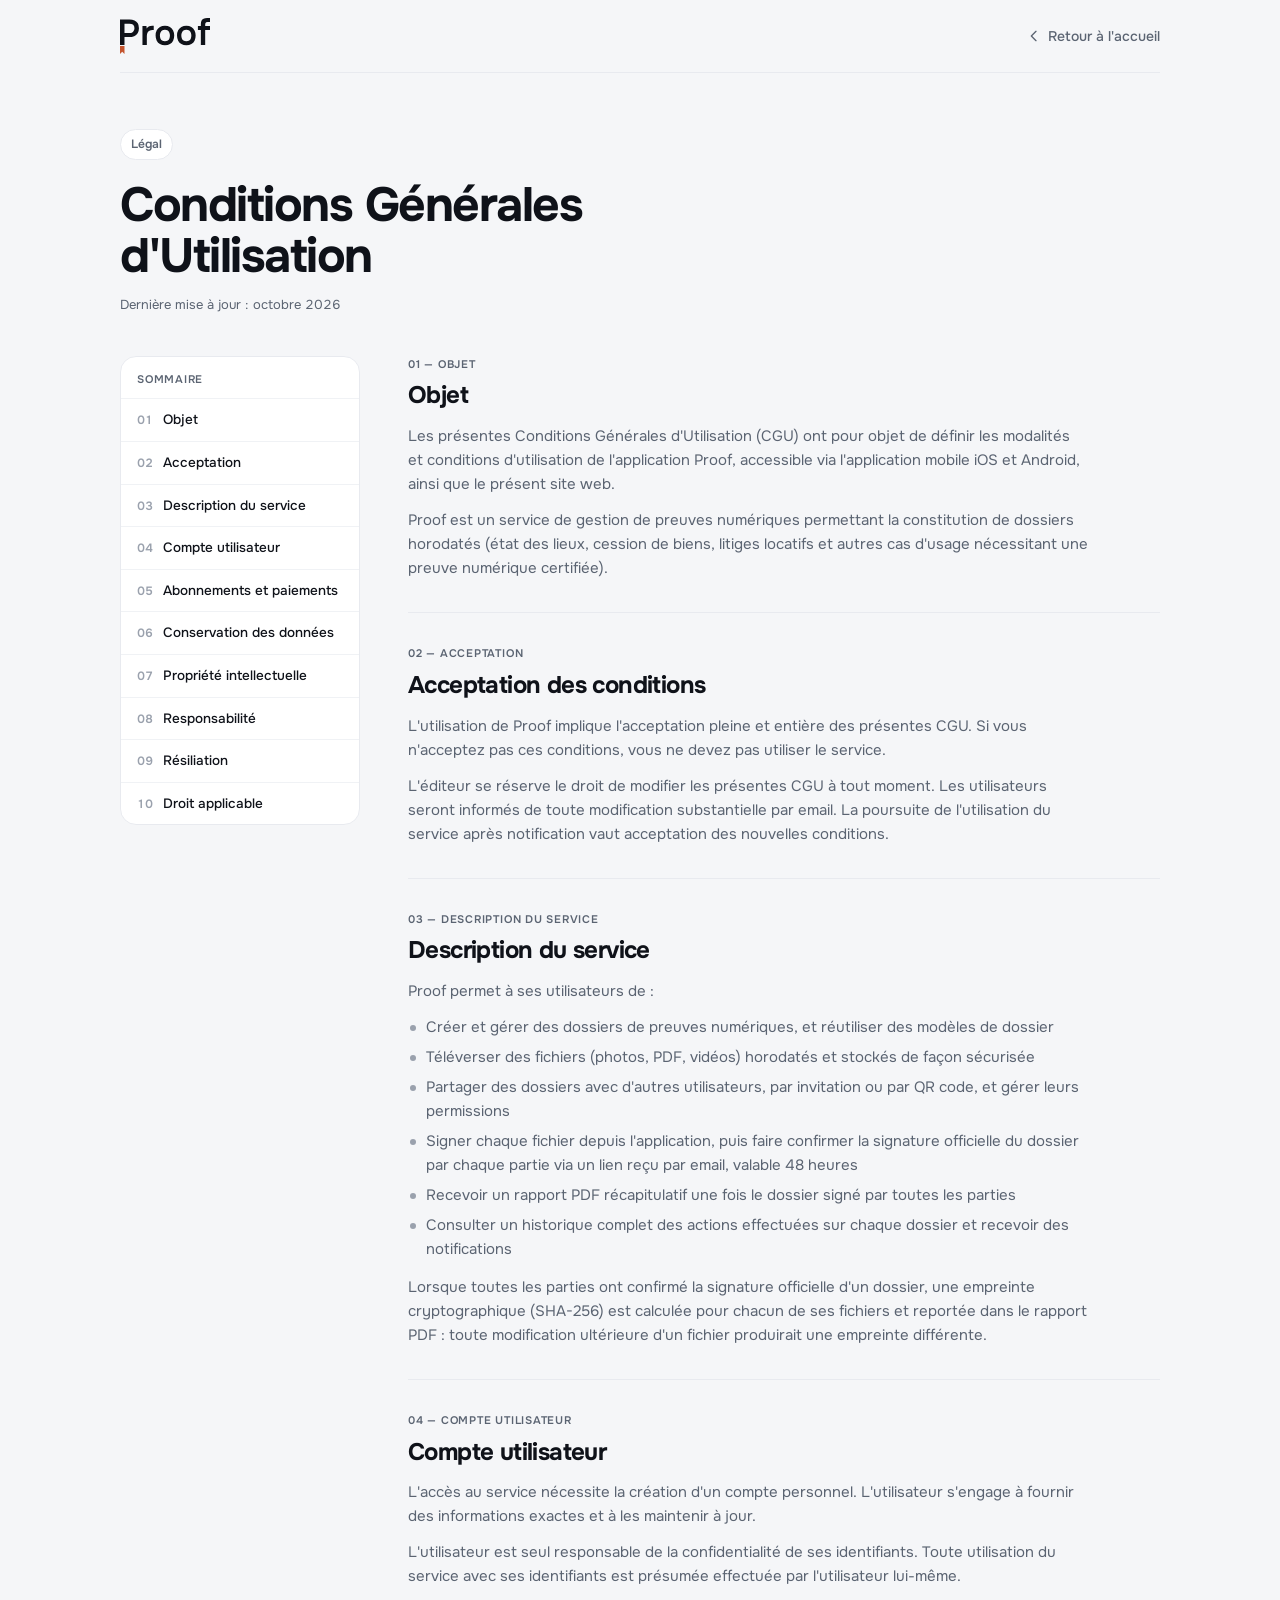
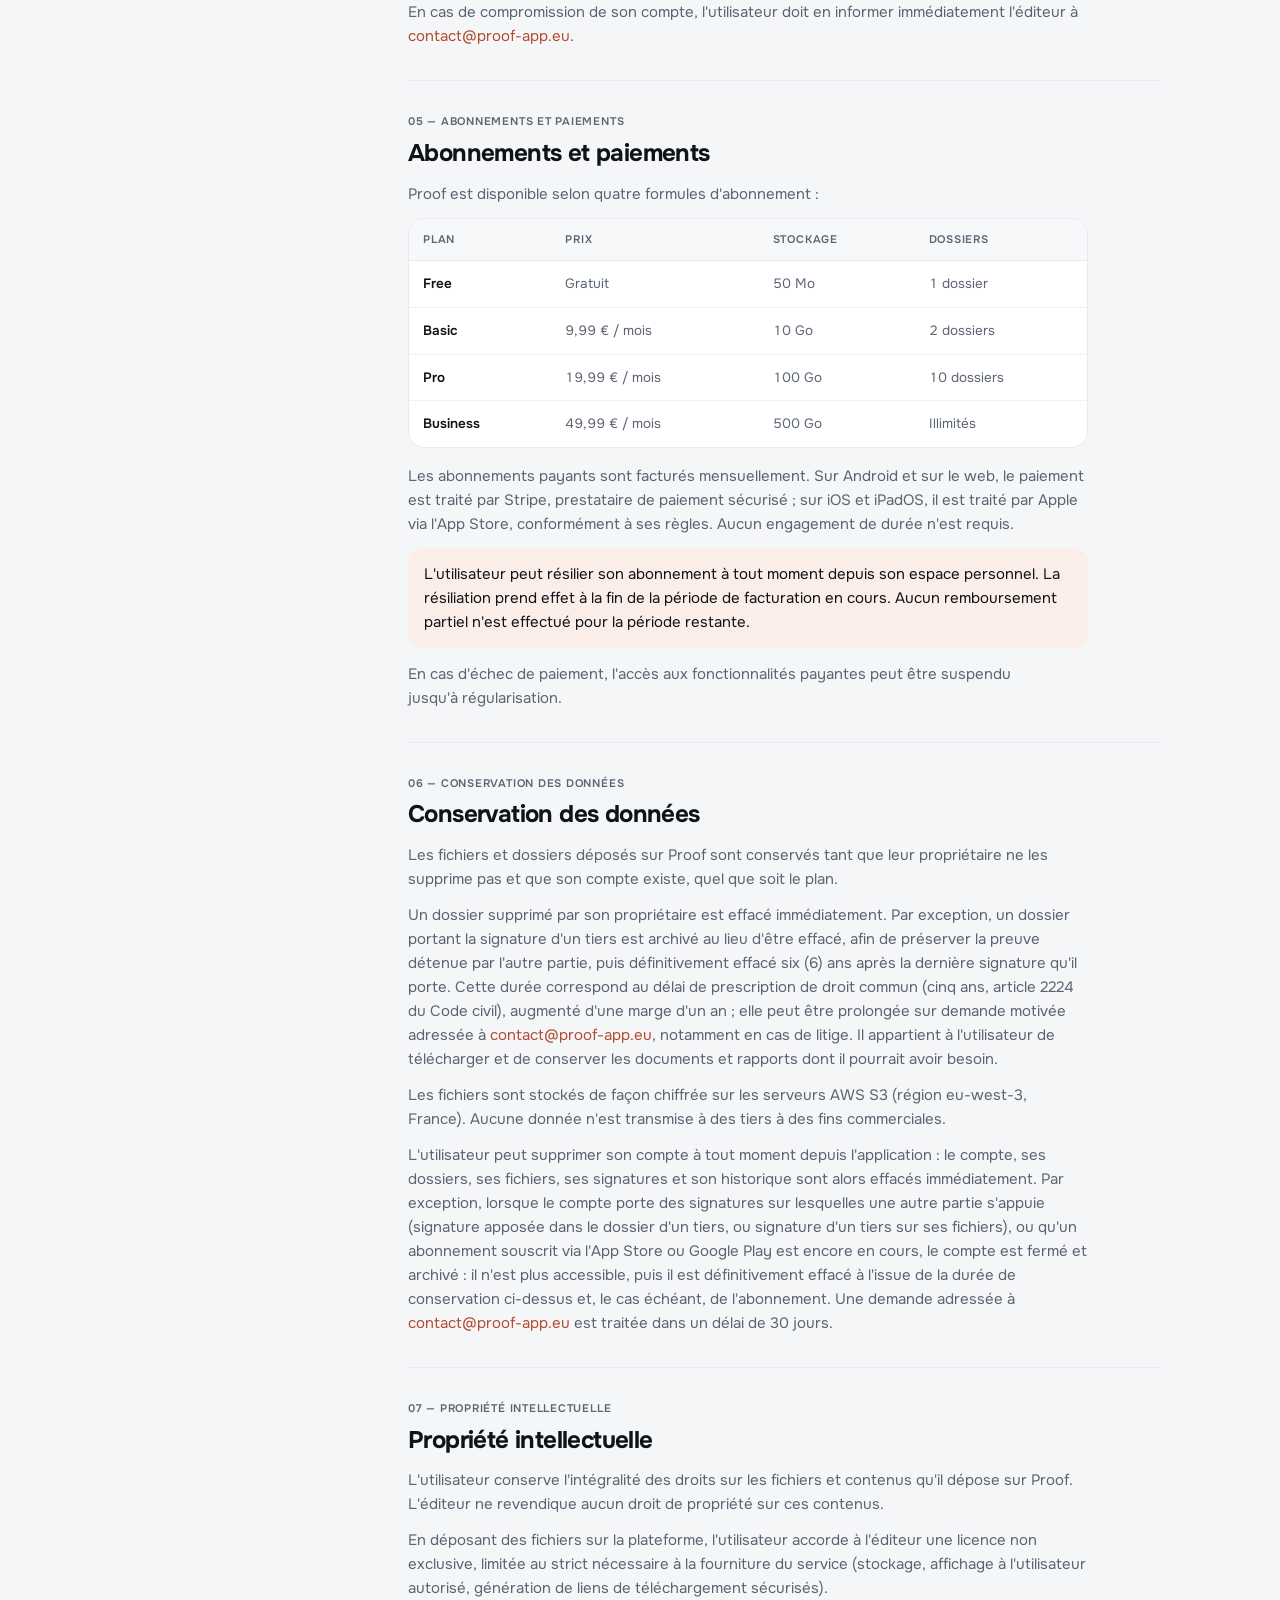
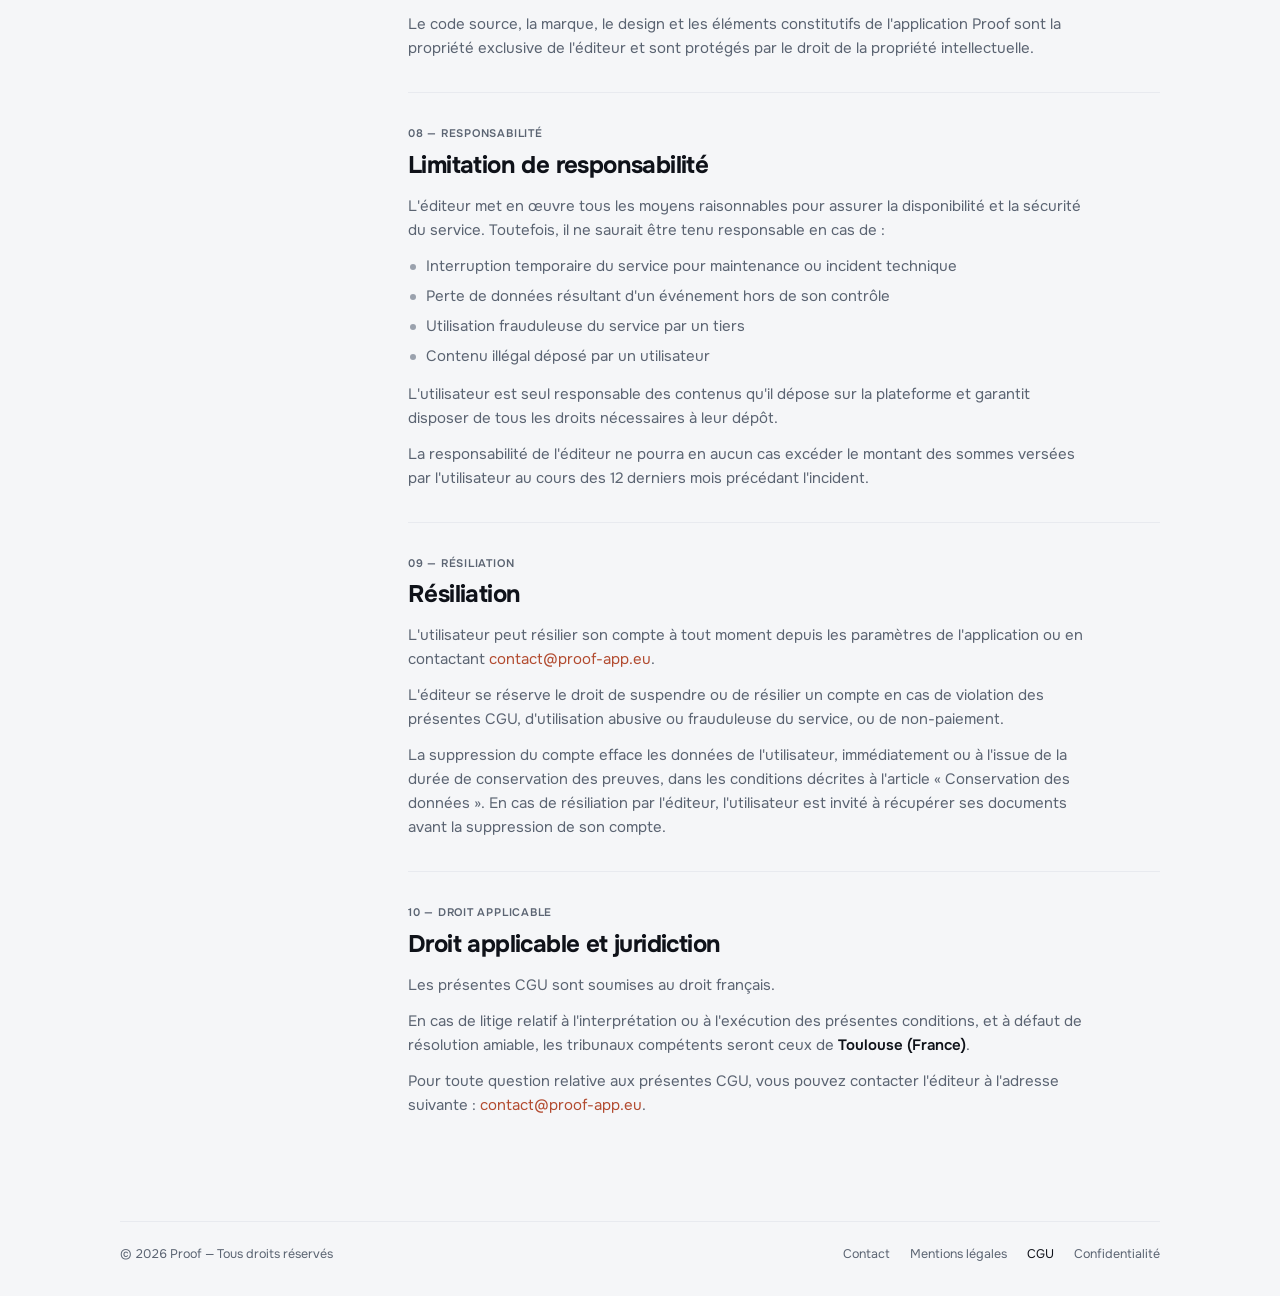
==== commit bad46ee7: "fix: state the six-year retention of signed evidence on the landing page, terms and privacy policy" ====
--- a/cgu.html
+++ b/cgu.html
@@ -22,7 +22,7 @@
     <div class="page-header">
       <div class="page-eyebrow">Légal</div>
       <h1>Conditions Générales<br />d'Utilisation</h1>
-      <p class="page-date">Dernière mise à jour : mars 2026</p>
+      <p class="page-date">Dernière mise à jour : octobre 2026</p>
     </div>
 
     <div class="toc">
@@ -131,9 +131,9 @@
         <div class="section-label">06 — Conservation des données</div>
         <h2>Conservation des données</h2>
         <p>Les fichiers et dossiers déposés sur Proof sont conservés tant que leur propriétaire ne les supprime pas et que son compte existe, quel que soit le plan.</p>
-        <p>Un dossier supprimé par son propriétaire est effacé immédiatement. Par exception, un dossier portant la signature d'un tiers est archivé au lieu d'être effacé, afin de préserver la preuve détenue par l'autre partie. Il appartient à l'utilisateur de télécharger et de conserver les documents et rapports dont il pourrait avoir besoin.</p>
+        <p>Un dossier supprimé par son propriétaire est effacé immédiatement. Par exception, un dossier portant la signature d'un tiers est archivé au lieu d'être effacé, afin de préserver la preuve détenue par l'autre partie, puis définitivement effacé six (6) ans après la dernière signature qu'il porte. Cette durée correspond au délai de prescription de droit commun (cinq ans, article 2224 du Code civil), augmenté d'une marge d'un an ; elle peut être prolongée sur demande motivée adressée à <a href="mailto:contact@proof-app.eu">contact@proof-app.eu</a>, notamment en cas de litige. Il appartient à l'utilisateur de télécharger et de conserver les documents et rapports dont il pourrait avoir besoin.</p>
         <p>Les fichiers sont stockés de façon chiffrée sur les serveurs AWS S3 (région eu-west-3, France). Aucune donnée n'est transmise à des tiers à des fins commerciales.</p>
-        <p>L'utilisateur peut supprimer son compte à tout moment depuis l'application : le compte, ses dossiers, ses fichiers, ses signatures et son historique sont alors effacés immédiatement. Une demande adressée à <a href="mailto:contact@proof-app.eu">contact@proof-app.eu</a> est traitée dans un délai de 30 jours.</p>
+        <p>L'utilisateur peut supprimer son compte à tout moment depuis l'application : le compte, ses dossiers, ses fichiers, ses signatures et son historique sont alors effacés immédiatement. Par exception, lorsque le compte porte des signatures sur lesquelles une autre partie s'appuie (signature apposée dans le dossier d'un tiers, ou signature d'un tiers sur ses fichiers), ou qu'un abonnement souscrit via l'App Store ou Google Play est encore en cours, le compte est fermé et archivé : il n'est plus accessible, puis il est définitivement effacé à l'issue de la durée de conservation ci-dessus et, le cas échéant, de l'abonnement. Une demande adressée à <a href="mailto:contact@proof-app.eu">contact@proof-app.eu</a> est traitée dans un délai de 30 jours.</p>
       </div>
 
       <div class="section" id="propriete">
@@ -163,7 +163,7 @@
         <h2>Résiliation</h2>
         <p>L'utilisateur peut résilier son compte à tout moment depuis les paramètres de l'application ou en contactant <a href="mailto:contact@proof-app.eu">contact@proof-app.eu</a>.</p>
         <p>L'éditeur se réserve le droit de suspendre ou de résilier un compte en cas de violation des présentes CGU, d'utilisation abusive ou frauduleuse du service, ou de non-paiement.</p>
-        <p>La suppression du compte efface immédiatement les données de l'utilisateur, dans les conditions décrites à l'article « Conservation des données ». En cas de résiliation par l'éditeur, l'utilisateur est invité à récupérer ses documents avant la suppression de son compte.</p>
+        <p>La suppression du compte efface les données de l'utilisateur, immédiatement ou à l'issue de la durée de conservation des preuves, dans les conditions décrites à l'article « Conservation des données ». En cas de résiliation par l'éditeur, l'utilisateur est invité à récupérer ses documents avant la suppression de son compte.</p>
       </div>
 
       <div class="section" id="droit">
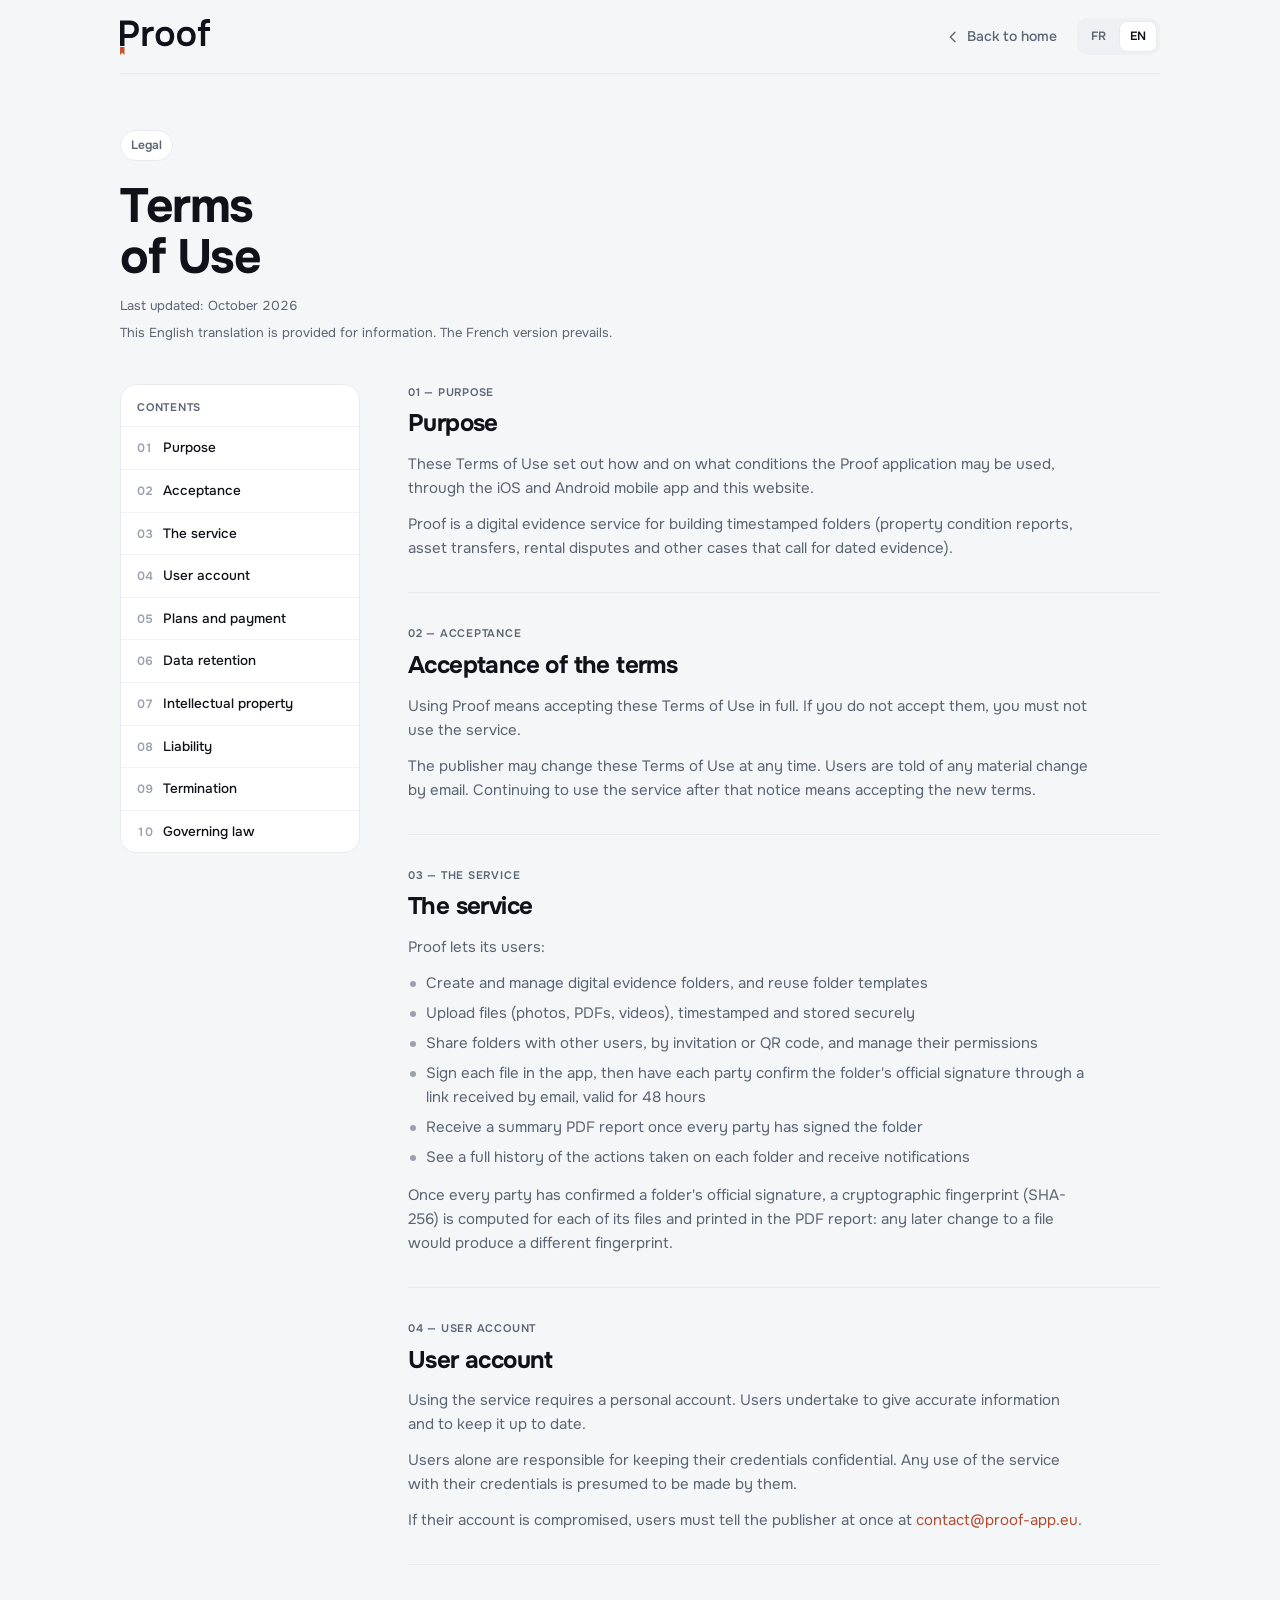
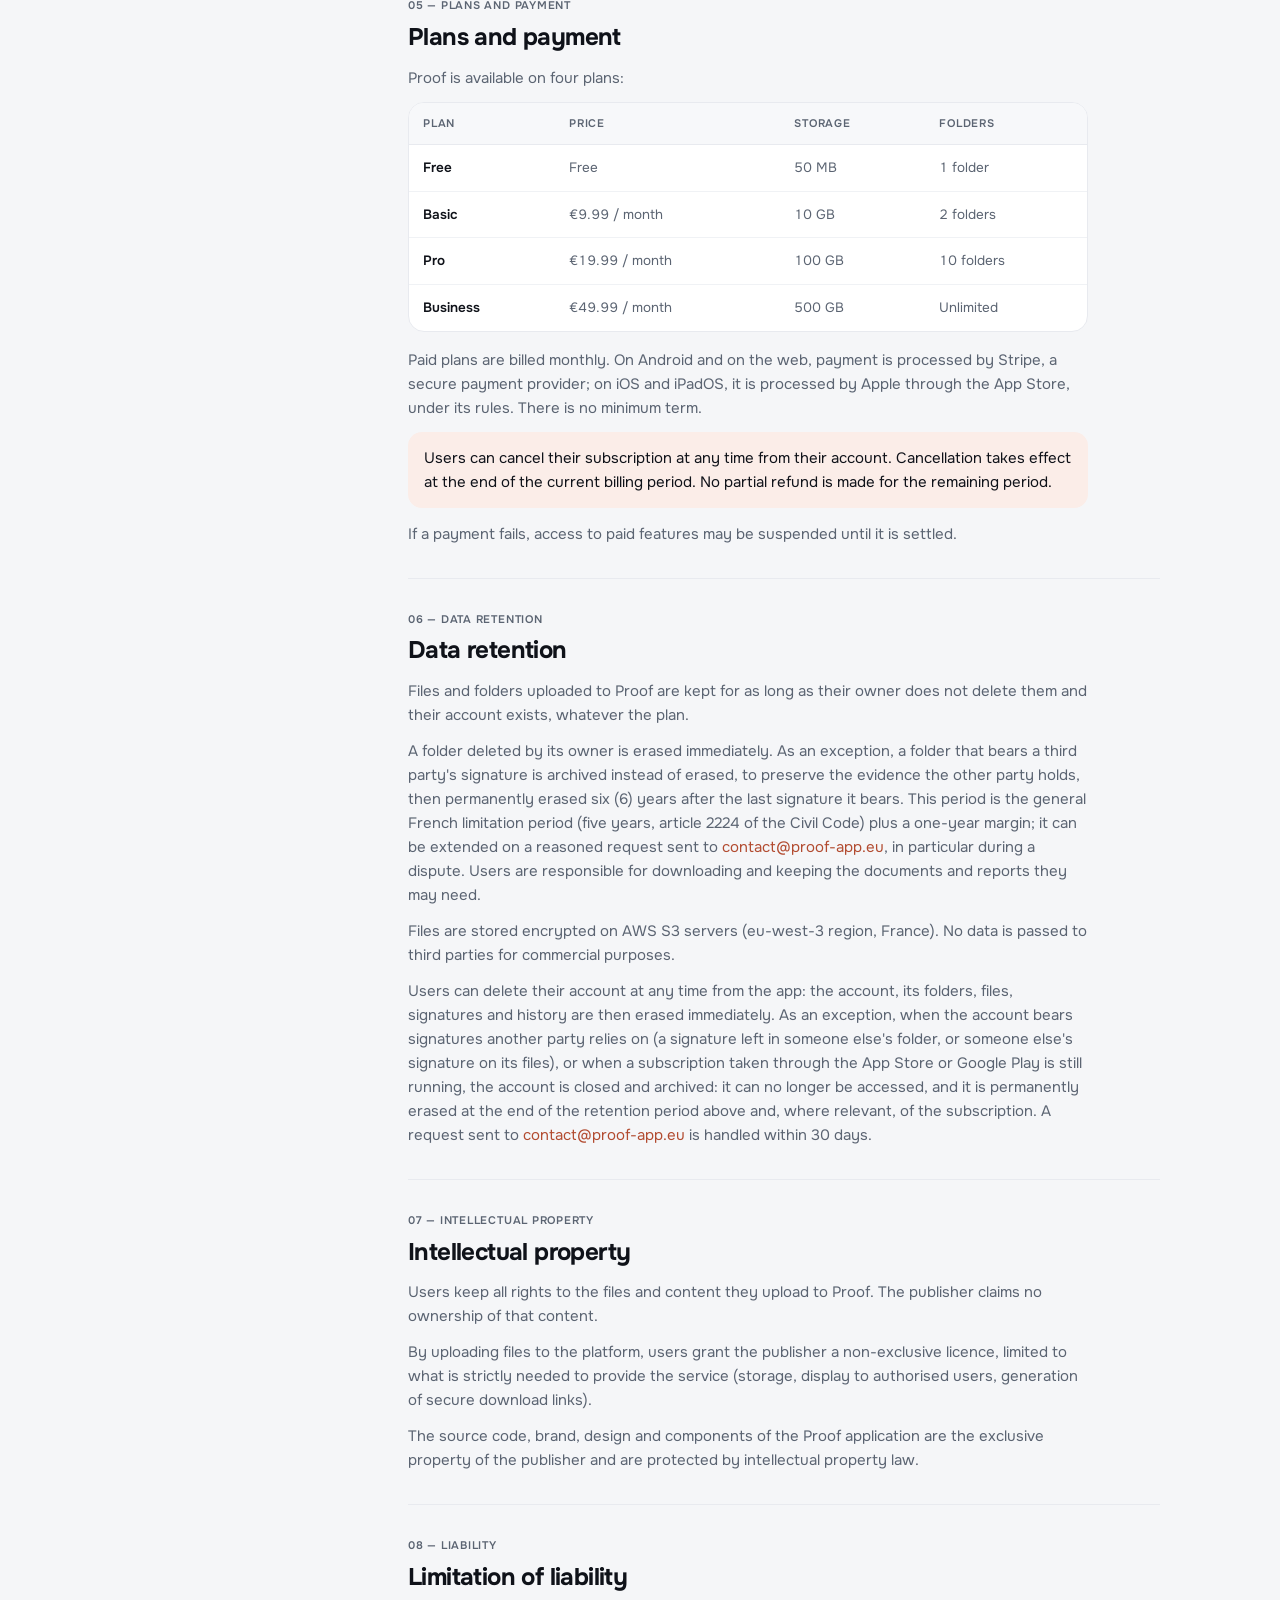
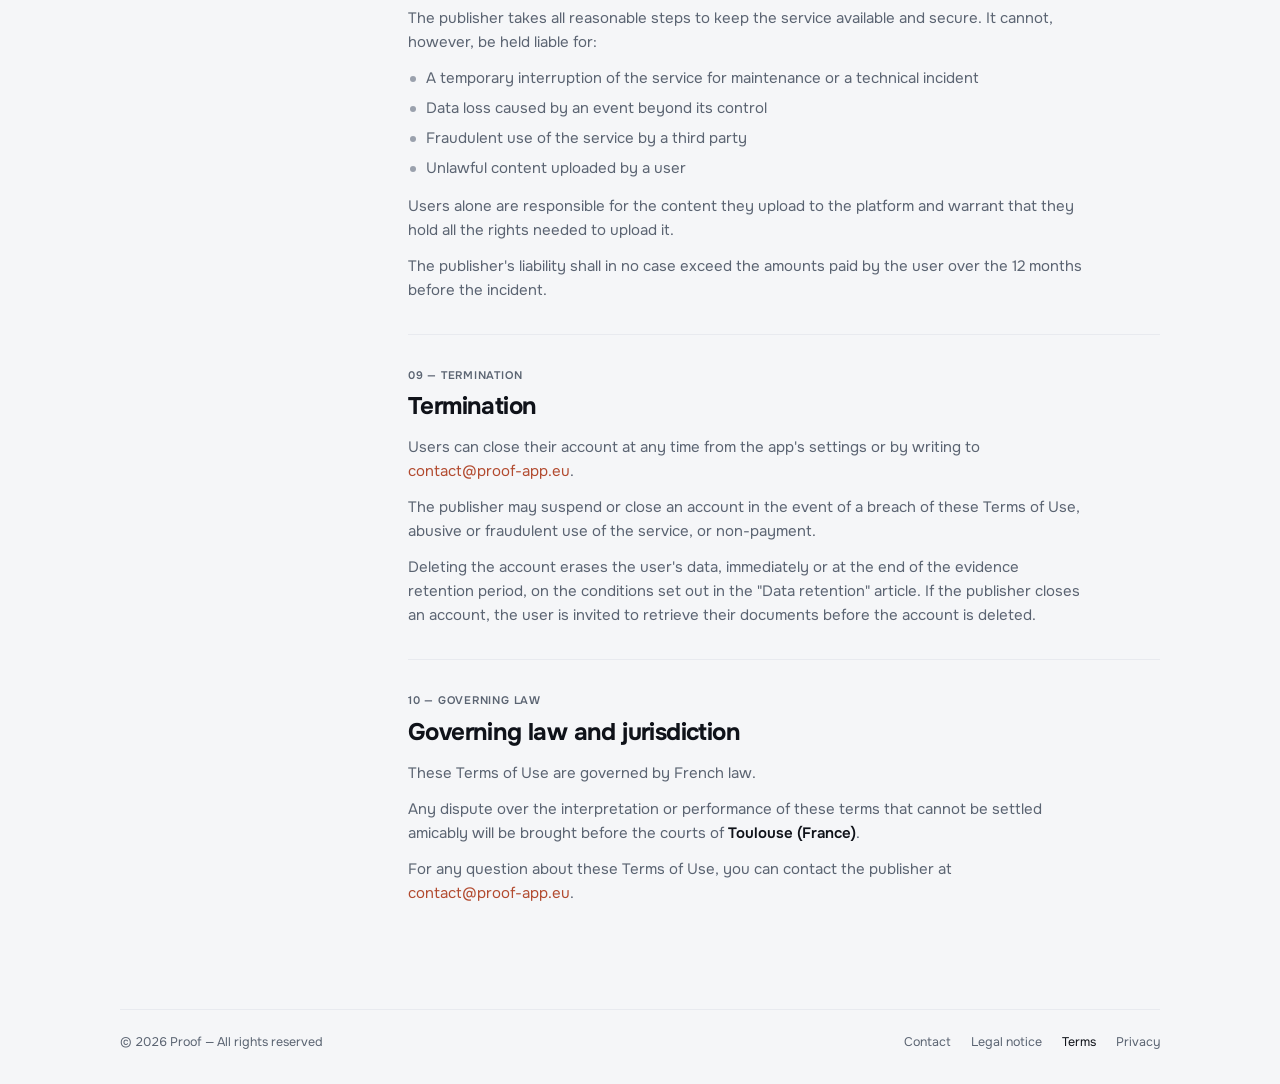
==== commit 085e6c82: "feat: translate the legal pages into English, with the landing page's FR / EN switch kept across pag" ====
--- a/cgu.html
+++ b/cgu.html
@@ -1,5 +1,5 @@
 <!DOCTYPE html>
-<html lang="fr">
+<html lang="fr" data-title-fr="Conditions Générales d'Utilisation — Proof" data-title-en="Terms of Use — Proof">
 <head>
   <meta charset="UTF-8" />
   <meta name="viewport" content="width=device-width, initial-scale=1.0" />
@@ -10,14 +10,23 @@
   <link rel="preconnect" href="https://fonts.gstatic.com" crossorigin />
   <link href="https://fonts.googleapis.com/css2?family=Onest:wght@400;500;600;700&display=swap" rel="stylesheet" />
   <link rel="stylesheet" href="assets/legal.css" />
+  <script src="assets/legal-lang.js"></script>
 </head>
 <body>
   <div class="wrap">
 
     <header>
       <a href="/" class="logo"><img src="assets/logo.svg" alt="Proof" width="90" height="36" /></a>
-      <a href="/" class="back-link"><svg width="16" height="16" viewBox="0 0 24 24" fill="none" stroke="currentColor" stroke-width="2" stroke-linecap="round" stroke-linejoin="round" aria-hidden="true"><path d="M15 5l-7 7 7 7"/></svg>Retour à l'accueil</a>
+      <div class="header-actions">
+        <a href="/" class="back-link"><svg width="16" height="16" viewBox="0 0 24 24" fill="none" stroke="currentColor" stroke-width="2" stroke-linecap="round" stroke-linejoin="round" aria-hidden="true"><path d="M15 5l-7 7 7 7"/></svg><span lang="fr">Retour à l'accueil</span><span lang="en">Back to home</span></a>
+        <div class="lang" role="group" aria-label="Langue / Language">
+          <button type="button" data-lang="fr" aria-pressed="true">FR</button>
+          <button type="button" data-lang="en" aria-pressed="false">EN</button>
+        </div>
+      </div>
     </header>
+
+    <div class="l10n" lang="fr">
 
     <div class="page-header">
       <div class="page-eyebrow">Légal</div>
@@ -47,7 +56,7 @@
         <div class="section-label">01 — Objet</div>
         <h2>Objet</h2>
         <p>Les présentes Conditions Générales d'Utilisation (CGU) ont pour objet de définir les modalités et conditions d'utilisation de l'application Proof, accessible via l'application mobile iOS et Android, ainsi que le présent site web.</p>
-        <p>Proof est un service de gestion de preuves numériques permettant la constitution de dossiers horodatés (état des lieux, cession de biens, litiges locatifs et autres cas d'usage nécessitant une preuve numérique certifiée).</p>
+        <p>Proof est un service de gestion de preuves numériques permettant la constitution de dossiers horodatés (état des lieux, cession de biens, litiges locatifs et autres cas d'usage nécessitant une preuve datée).</p>
       </div>
 
       <div class="section" id="acceptation">
@@ -176,17 +185,180 @@
 
     </div>
 
+    </div>
+
+    <div class="l10n" lang="en">
+
+    <div class="page-header">
+      <div class="page-eyebrow">Legal</div>
+      <h1>Terms<br />of Use</h1>
+      <p class="page-date">Last updated: October 2026</p>
+      <p class="translation-note">This English translation is provided for information. The French version prevails.</p>
+    </div>
+
+    <div class="toc">
+      <div class="toc-title">Contents</div>
+      <ul class="toc-list">
+        <li><a href="#purpose"><span class="toc-num">01</span> Purpose</a></li>
+        <li><a href="#acceptance"><span class="toc-num">02</span> Acceptance</a></li>
+        <li><a href="#the-service"><span class="toc-num">03</span> The service</a></li>
+        <li><a href="#account"><span class="toc-num">04</span> User account</a></li>
+        <li><a href="#plans"><span class="toc-num">05</span> Plans and payment</a></li>
+        <li><a href="#retention"><span class="toc-num">06</span> Data retention</a></li>
+        <li><a href="#intellectual-property"><span class="toc-num">07</span> Intellectual property</a></li>
+        <li><a href="#liability"><span class="toc-num">08</span> Liability</a></li>
+        <li><a href="#termination"><span class="toc-num">09</span> Termination</a></li>
+        <li><a href="#governing-law"><span class="toc-num">10</span> Governing law</a></li>
+      </ul>
+    </div>
+
+    <div class="content">
+
+      <div class="section" id="purpose">
+        <div class="section-label">01 — Purpose</div>
+        <h2>Purpose</h2>
+        <p>These Terms of Use set out how and on what conditions the Proof application may be used, through the iOS and Android mobile app and this website.</p>
+        <p>Proof is a digital evidence service for building timestamped folders (property condition reports, asset transfers, rental disputes and other cases that call for dated evidence).</p>
+      </div>
+
+      <div class="section" id="acceptance">
+        <div class="section-label">02 — Acceptance</div>
+        <h2>Acceptance of the terms</h2>
+        <p>Using Proof means accepting these Terms of Use in full. If you do not accept them, you must not use the service.</p>
+        <p>The publisher may change these Terms of Use at any time. Users are told of any material change by email. Continuing to use the service after that notice means accepting the new terms.</p>
+      </div>
+
+      <div class="section" id="the-service">
+        <div class="section-label">03 — The service</div>
+        <h2>The service</h2>
+        <p>Proof lets its users:</p>
+        <ul class="legal-list">
+          <li>Create and manage digital evidence folders, and reuse folder templates</li>
+          <li>Upload files (photos, PDFs, videos), timestamped and stored securely</li>
+          <li>Share folders with other users, by invitation or QR code, and manage their permissions</li>
+          <li>Sign each file in the app, then have each party confirm the folder's official signature through a link received by email, valid for 48 hours</li>
+          <li>Receive a summary PDF report once every party has signed the folder</li>
+          <li>See a full history of the actions taken on each folder and receive notifications</li>
+        </ul>
+        <p>Once every party has confirmed a folder's official signature, a cryptographic fingerprint (SHA-256) is computed for each of its files and printed in the PDF report: any later change to a file would produce a different fingerprint.</p>
+      </div>
+
+      <div class="section" id="account">
+        <div class="section-label">04 — User account</div>
+        <h2>User account</h2>
+        <p>Using the service requires a personal account. Users undertake to give accurate information and to keep it up to date.</p>
+        <p>Users alone are responsible for keeping their credentials confidential. Any use of the service with their credentials is presumed to be made by them.</p>
+        <p>If their account is compromised, users must tell the publisher at once at <a href="mailto:contact@proof-app.eu">contact@proof-app.eu</a>.</p>
+      </div>
+
+      <div class="section" id="plans">
+        <div class="section-label">05 — Plans and payment</div>
+        <h2>Plans and payment</h2>
+        <p>Proof is available on four plans:</p>
+        <table class="plan-table">
+          <thead>
+            <tr>
+              <th>Plan</th>
+              <th>Price</th>
+              <th>Storage</th>
+              <th>Folders</th>
+            </tr>
+          </thead>
+          <tbody>
+            <tr>
+              <td class="plan-name-cell">Free</td>
+              <td>Free</td>
+              <td>50 MB</td>
+              <td>1 folder</td>
+            </tr>
+            <tr>
+              <td class="plan-name-cell">Basic</td>
+              <td>€9.99 / month</td>
+              <td>10 GB</td>
+              <td>2 folders</td>
+            </tr>
+            <tr>
+              <td class="plan-name-cell">Pro</td>
+              <td>€19.99 / month</td>
+              <td>100 GB</td>
+              <td>10 folders</td>
+            </tr>
+            <tr>
+              <td class="plan-name-cell">Business</td>
+              <td>€49.99 / month</td>
+              <td>500 GB</td>
+              <td>Unlimited</td>
+            </tr>
+          </tbody>
+        </table>
+        <p>Paid plans are billed monthly. On Android and on the web, payment is processed by Stripe, a secure payment provider; on iOS and iPadOS, it is processed by Apple through the App Store, under its rules. There is no minimum term.</p>
+        <div class="highlight-box">
+          <p>Users can cancel their subscription at any time from their account. Cancellation takes effect at the end of the current billing period. No partial refund is made for the remaining period.</p>
+        </div>
+        <p>If a payment fails, access to paid features may be suspended until it is settled.</p>
+      </div>
+
+      <div class="section" id="retention">
+        <div class="section-label">06 — Data retention</div>
+        <h2>Data retention</h2>
+        <p>Files and folders uploaded to Proof are kept for as long as their owner does not delete them and their account exists, whatever the plan.</p>
+        <p>A folder deleted by its owner is erased immediately. As an exception, a folder that bears a third party's signature is archived instead of erased, to preserve the evidence the other party holds, then permanently erased six (6) years after the last signature it bears. This period is the general French limitation period (five years, article 2224 of the Civil Code) plus a one-year margin; it can be extended on a reasoned request sent to <a href="mailto:contact@proof-app.eu">contact@proof-app.eu</a>, in particular during a dispute. Users are responsible for downloading and keeping the documents and reports they may need.</p>
+        <p>Files are stored encrypted on AWS S3 servers (eu-west-3 region, France). No data is passed to third parties for commercial purposes.</p>
+        <p>Users can delete their account at any time from the app: the account, its folders, files, signatures and history are then erased immediately. As an exception, when the account bears signatures another party relies on (a signature left in someone else's folder, or someone else's signature on its files), or when a subscription taken through the App Store or Google Play is still running, the account is closed and archived: it can no longer be accessed, and it is permanently erased at the end of the retention period above and, where relevant, of the subscription. A request sent to <a href="mailto:contact@proof-app.eu">contact@proof-app.eu</a> is handled within 30 days.</p>
+      </div>
+
+      <div class="section" id="intellectual-property">
+        <div class="section-label">07 — Intellectual property</div>
+        <h2>Intellectual property</h2>
+        <p>Users keep all rights to the files and content they upload to Proof. The publisher claims no ownership of that content.</p>
+        <p>By uploading files to the platform, users grant the publisher a non-exclusive licence, limited to what is strictly needed to provide the service (storage, display to authorised users, generation of secure download links).</p>
+        <p>The source code, brand, design and components of the Proof application are the exclusive property of the publisher and are protected by intellectual property law.</p>
+      </div>
+
+      <div class="section" id="liability">
+        <div class="section-label">08 — Liability</div>
+        <h2>Limitation of liability</h2>
+        <p>The publisher takes all reasonable steps to keep the service available and secure. It cannot, however, be held liable for:</p>
+        <ul class="legal-list">
+          <li>A temporary interruption of the service for maintenance or a technical incident</li>
+          <li>Data loss caused by an event beyond its control</li>
+          <li>Fraudulent use of the service by a third party</li>
+          <li>Unlawful content uploaded by a user</li>
+        </ul>
+        <p>Users alone are responsible for the content they upload to the platform and warrant that they hold all the rights needed to upload it.</p>
+        <p>The publisher's liability shall in no case exceed the amounts paid by the user over the 12 months before the incident.</p>
+      </div>
+
+      <div class="section" id="termination">
+        <div class="section-label">09 — Termination</div>
+        <h2>Termination</h2>
+        <p>Users can close their account at any time from the app's settings or by writing to <a href="mailto:contact@proof-app.eu">contact@proof-app.eu</a>.</p>
+        <p>The publisher may suspend or close an account in the event of a breach of these Terms of Use, abusive or fraudulent use of the service, or non-payment.</p>
+        <p>Deleting the account erases the user's data, immediately or at the end of the evidence retention period, on the conditions set out in the "Data retention" article. If the publisher closes an account, the user is invited to retrieve their documents before the account is deleted.</p>
+      </div>
+
+      <div class="section" id="governing-law">
+        <div class="section-label">10 — Governing law</div>
+        <h2>Governing law and jurisdiction</h2>
+        <p>These Terms of Use are governed by French law.</p>
+        <p>Any dispute over the interpretation or performance of these terms that cannot be settled amicably will be brought before the courts of <strong style="color: var(--ink);">Toulouse (France)</strong>.</p>
+        <p>For any question about these Terms of Use, you can contact the publisher at <a href="mailto:contact@proof-app.eu">contact@proof-app.eu</a>.</p>
+      </div>
+
+    </div>
+
+    </div>
+
     <footer>
-      <span>© <span id="year">2026</span> Proof — Tous droits réservés</span>
-      <nav aria-label="Liens légaux">
+      <span>© <span id="year">2026</span> Proof — <span lang="fr">Tous droits réservés</span><span lang="en">All rights reserved</span></span>
+      <nav aria-label="Liens légaux / Legal links">
         <a href="mailto:contact@proof-app.eu">Contact</a>
-        <a href="mentions-legales.html">Mentions légales</a>
-        <a href="cgu.html" aria-current="page">CGU</a>
-        <a href="privacy-policy.html">Confidentialité</a>
+        <a href="mentions-legales.html"><span lang="fr">Mentions légales</span><span lang="en">Legal notice</span></a>
+        <a href="cgu.html" aria-current="page"><span lang="fr">CGU</span><span lang="en">Terms</span></a>
+        <a href="privacy-policy.html"><span lang="fr">Confidentialité</span><span lang="en">Privacy</span></a>
       </nav>
     </footer>
 
   </div>
-  <script>document.getElementById('year').textContent = new Date().getFullYear();</script>
 </body>
 </html>
--- a/assets/legal.css
+++ b/assets/legal.css
@@ -35,7 +35,12 @@
   max-width: 1080px; margin: 0 auto; padding: 0 20px;
   display: grid; grid-template-columns: 240px minmax(0, 1fr); column-gap: 48px;
 }
-.wrap > header, .wrap > .page-header, .wrap > footer { grid-column: 1 / -1; }
+.wrap > header, .page-header, .wrap > footer { grid-column: 1 / -1; }
+
+/* ── Language: each page holds its French and English copy; only the one matching <html lang> shows ── */
+.l10n { display: contents; }
+html[lang="en"] body [lang="fr"], html[lang="fr"] body [lang="en"] { display: none !important; }
+.translation-note { font-size: 13px; color: var(--ink2); margin-top: 6px; }
 
 /* ── Header ── */
 header {
@@ -49,6 +54,15 @@
 .logo img { height: 36px; width: auto; }
 .back-link { display: inline-flex; align-items: center; gap: 6px; font-size: 14px; font-weight: 500; color: var(--ink2); }
 .back-link:hover { color: var(--ink); }
+.header-actions { display: flex; align-items: center; gap: 20px; }
+.lang { display: flex; padding: 3px; gap: 2px; background: var(--grey); border-radius: 10px; }
+.lang button {
+  font: inherit; font-size: 12px; font-weight: 600;
+  padding: 5px 10px; border-radius: 8px;
+  border: 1px solid transparent; background: transparent; color: var(--ink2);
+  cursor: pointer;
+}
+.lang button[aria-pressed="true"] { background: var(--card); border-color: var(--line); color: var(--ink); }
 
 /* ── Title ── */
 .page-header { padding: 56px 0 40px; }
@@ -159,3 +173,8 @@
   .page-header { padding: 40px 0 28px; }
   .field-label { flex-basis: 100%; }
 }
+
+/* On a phone the logo alone leads home: the back link would push the language switch off screen */
+@media (max-width: 520px) {
+  .back-link { display: none; }
+}
